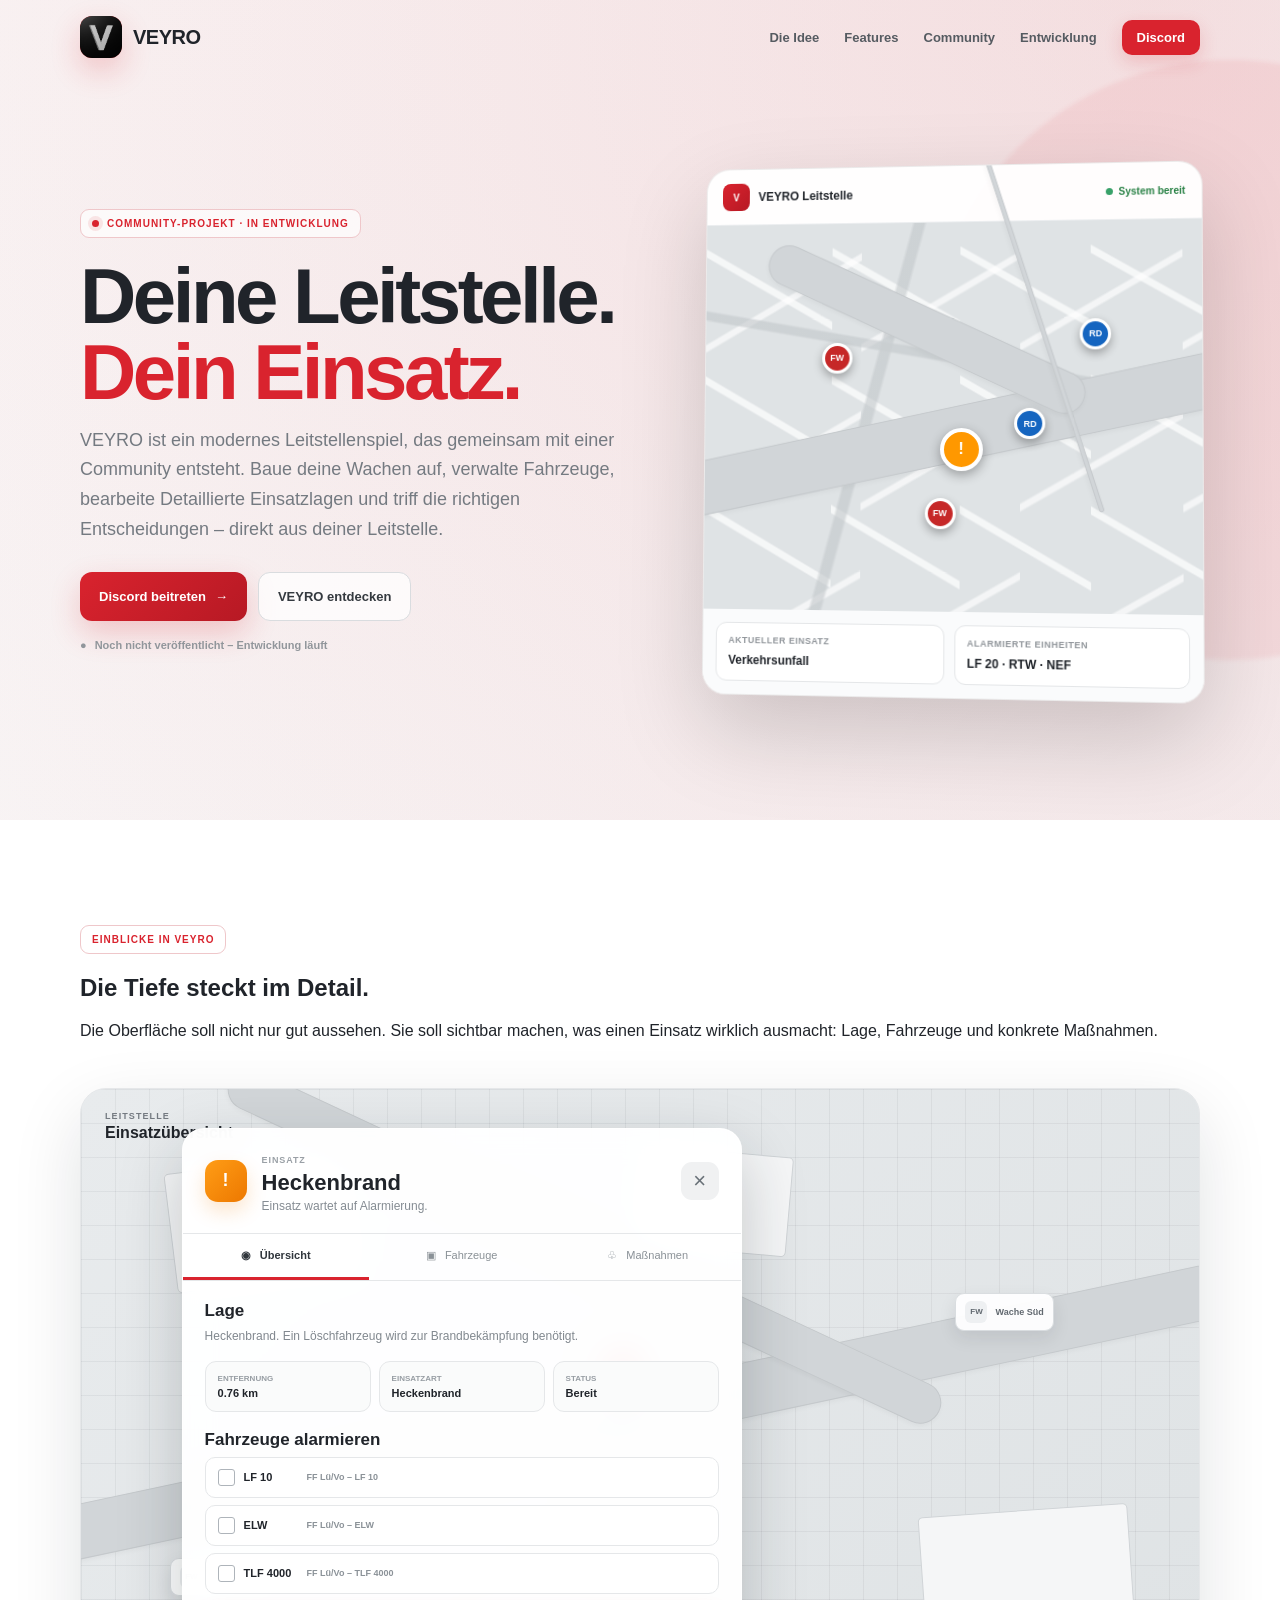
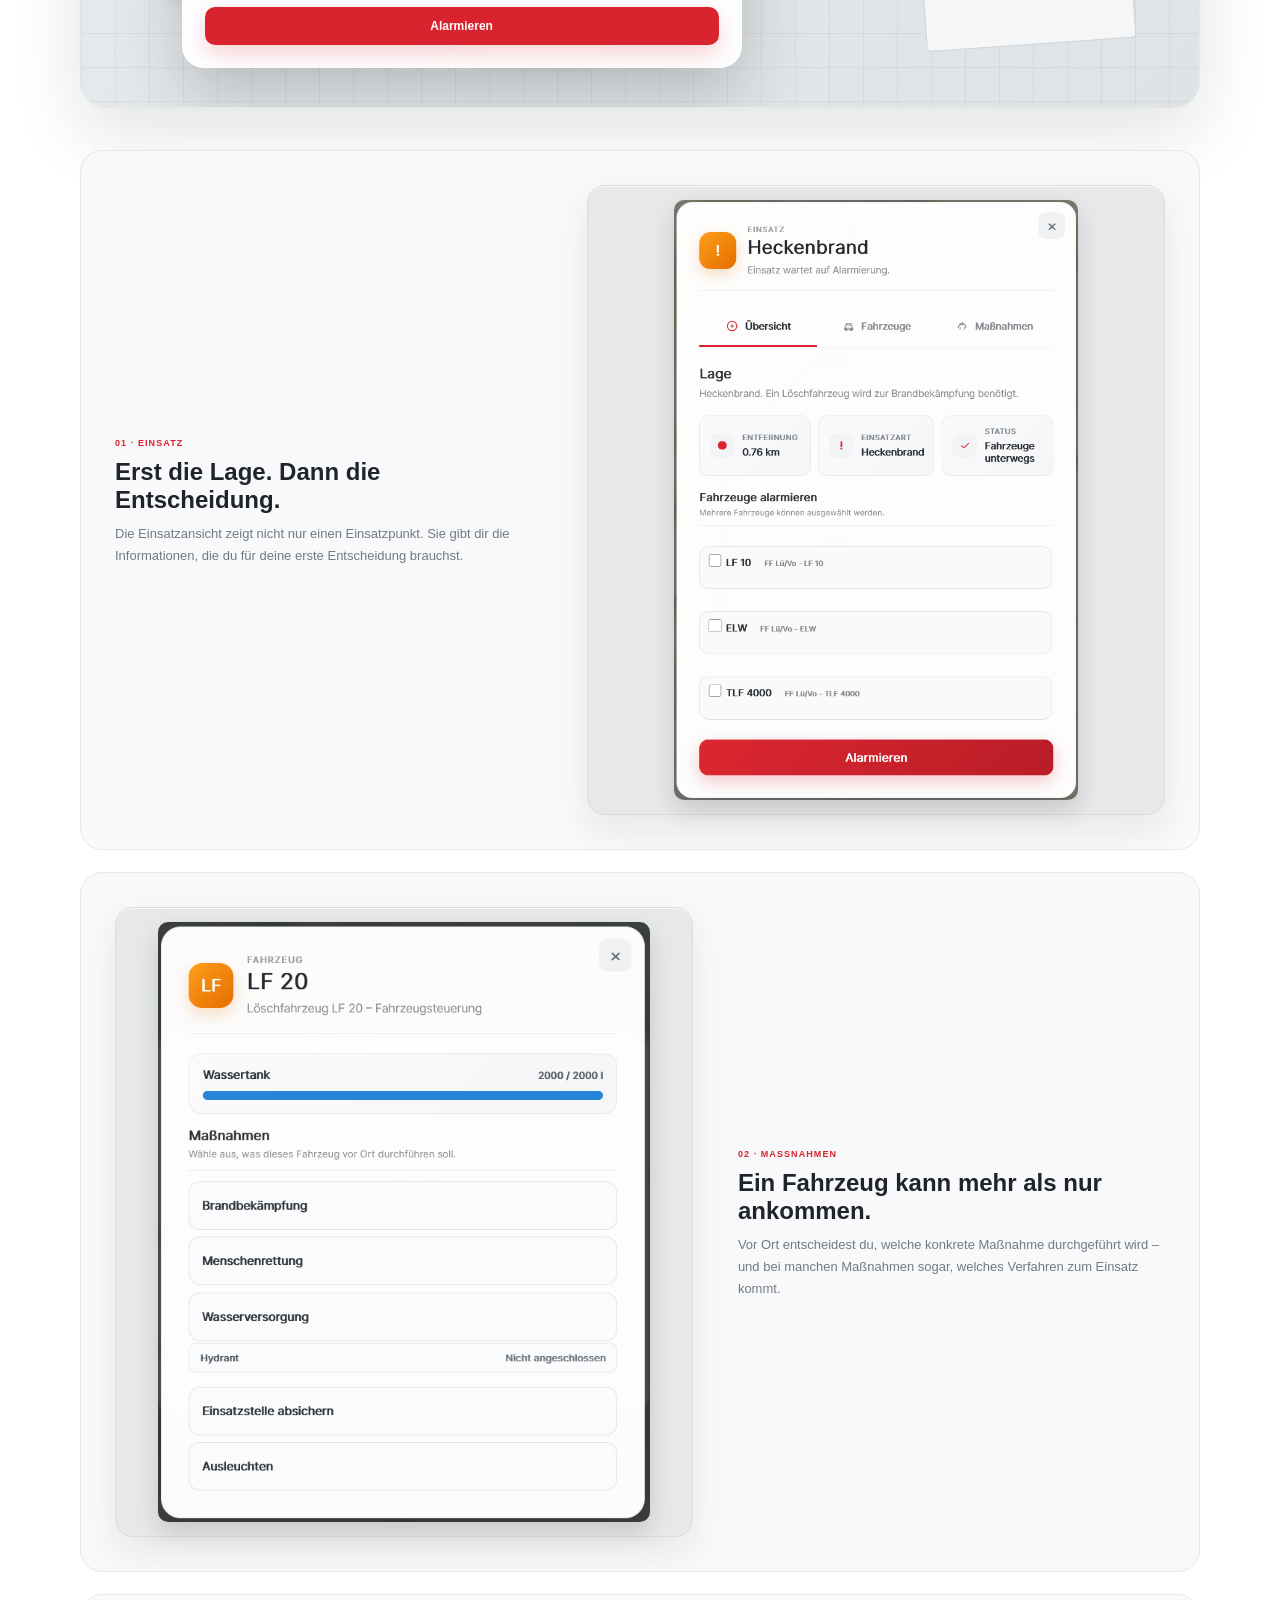
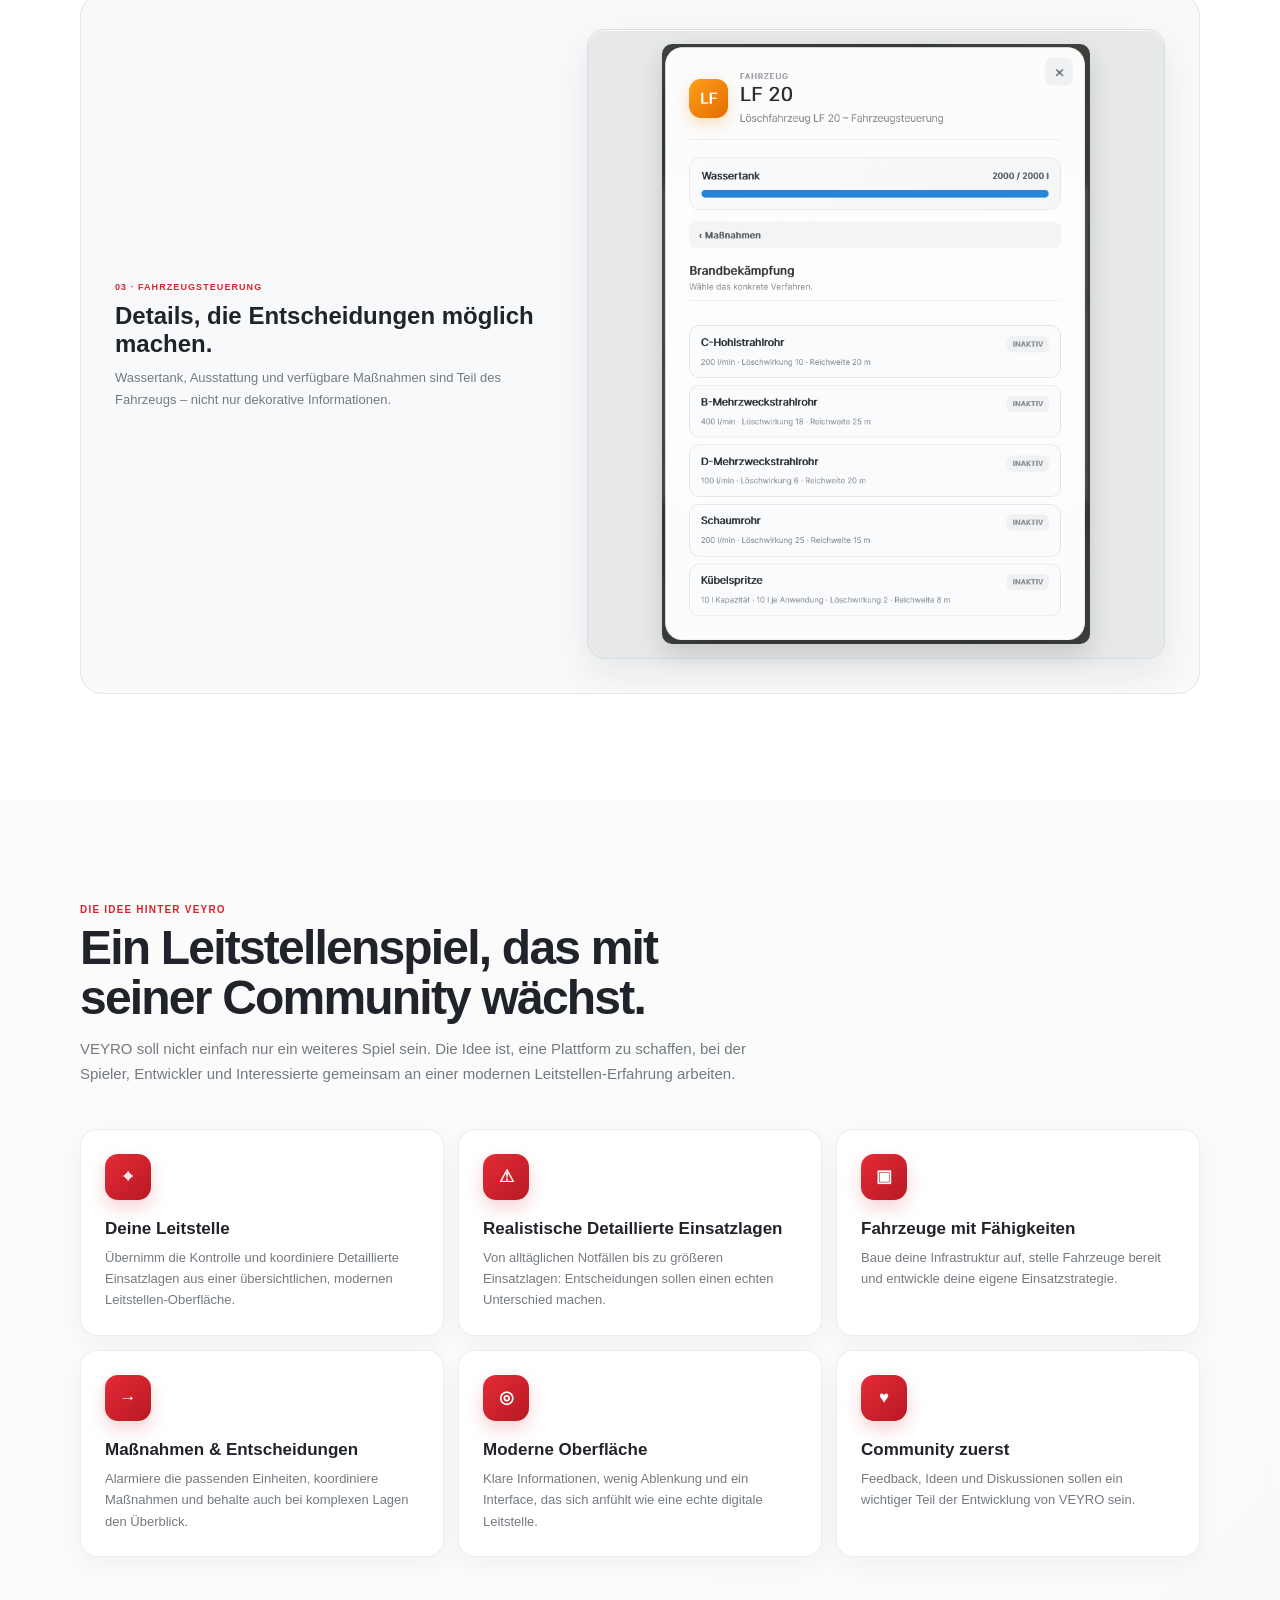
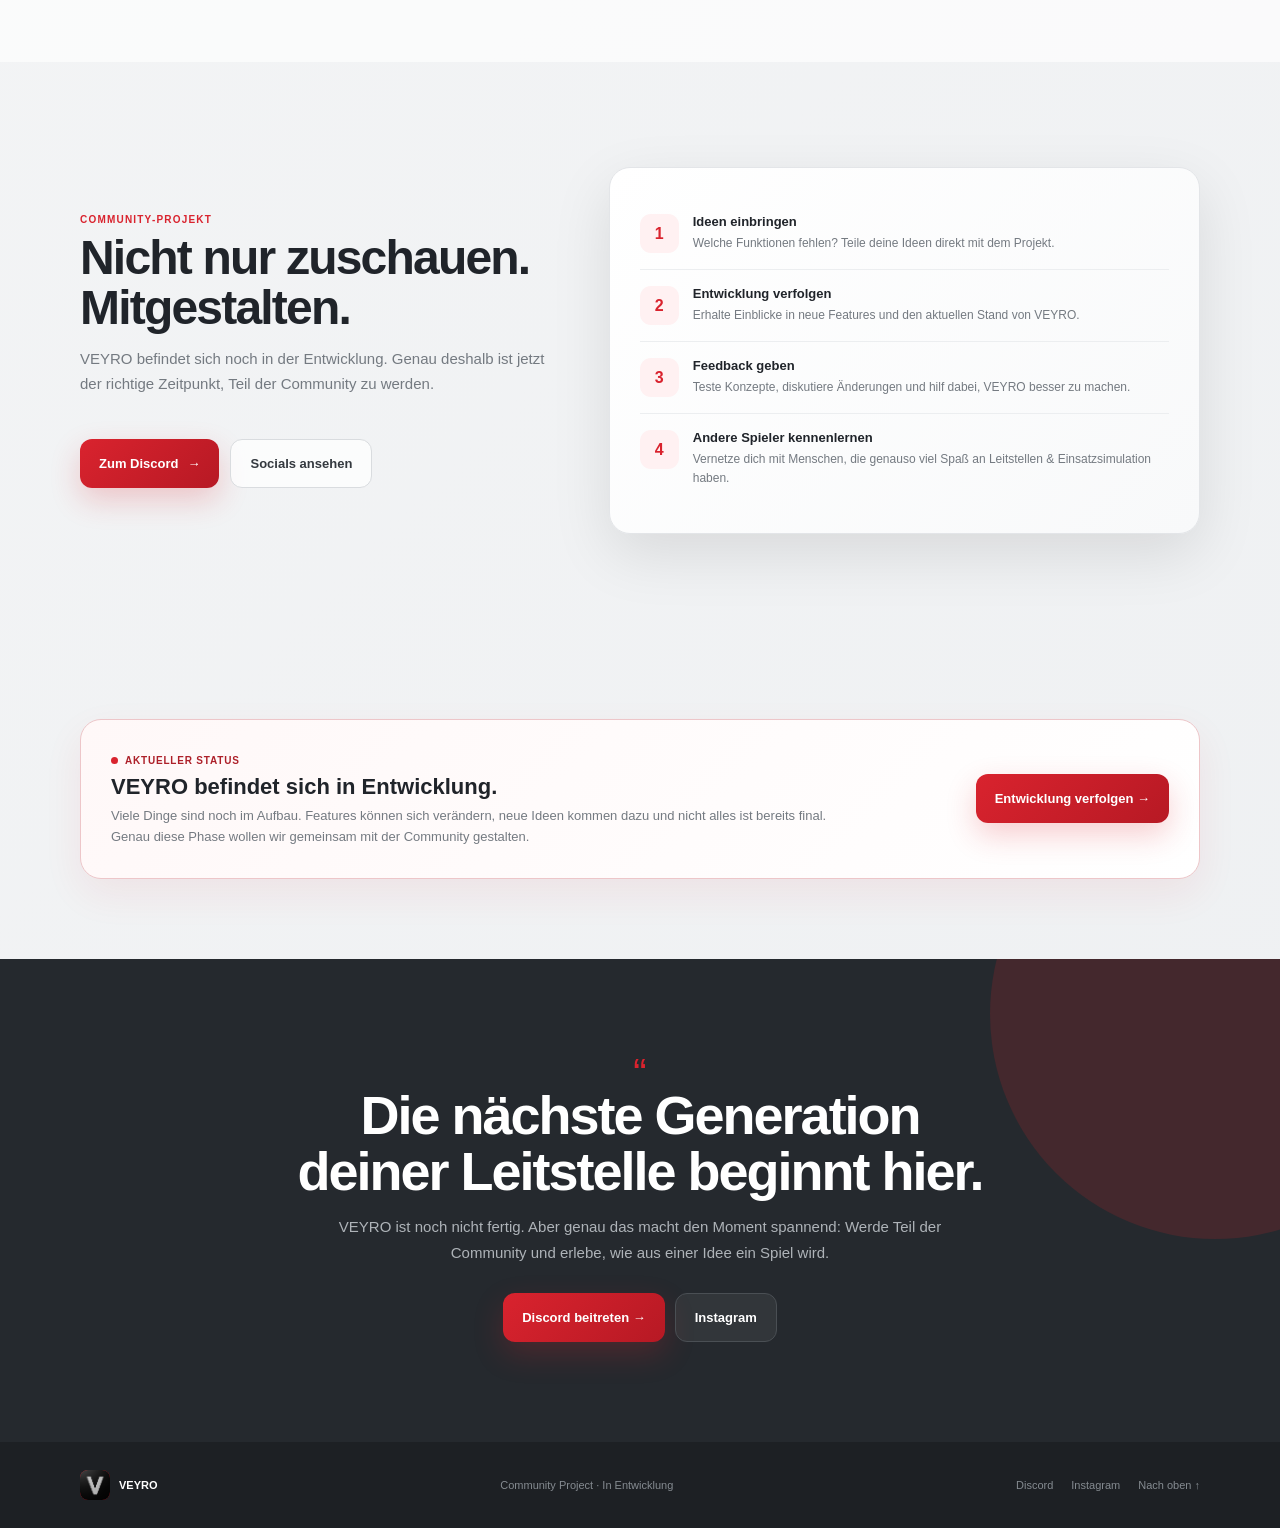
==== index.html @ 20013656 "Rename veyro_webseite.html to index.html" ====
<!DOCTYPE html>
<html lang="de">
<head>
    <meta charset="UTF-8">
    <meta name="viewport" content="width=device-width, initial-scale=1.0">
    <meta name="description" content="VEYRO – ein Community-Projekt rund um ein modernes Leitstellenspiel. Noch in Entwicklung. Werde Teil der Community.">
    <meta name="theme-color" content="#d9232e">
    <title>VEYRO – Dein Einsatz. Deine Leitstelle.</title>

    <style>
        * { box-sizing: border-box; }

        :root {
            --red: #d9232e;
            --red-dark: #b71924;
            --red-light: #fff1f2;
            --text: #20242a;
            --muted: #747a81;
            --border: #e5e7e9;
            --surface: rgba(255,255,255,.92);
            --surface-solid: #fff;
            --bg: #f3f4f6;
            --shadow: 0 20px 60px rgba(0,0,0,.10);
            --shadow-red: 0 12px 30px rgba(217,35,46,.22);
        }

        html { scroll-behavior: smooth; }

        body {
            margin: 0;
            font-family: Inter, Arial, Helvetica, sans-serif;
            color: var(--text);
            background:
                radial-gradient(circle at 90% 0%, rgba(211,31,43,.12), transparent 28%),
                linear-gradient(135deg, #fafafa, #eef0f2);
            overflow-x: hidden;
        }

        a { color: inherit; text-decoration: none; }
        button { font: inherit; }

        .container {
            width: min(1120px, calc(100% - 40px));
            margin: 0 auto;
        }

        /* NAVIGATION */
        .navbar {
            position: fixed;
            top: 0;
            left: 0;
            right: 0;
            z-index: 1000;
            padding: 16px 0;
            transition: .25s ease;
        }

        .navbar.scrolled {
            padding: 10px 0;
            background: rgba(255,255,255,.84);
            border-bottom: 1px solid rgba(0,0,0,.06);
            backdrop-filter: blur(16px);
            box-shadow: 0 8px 30px rgba(0,0,0,.06);
        }

        .nav-inner {
            display: flex;
            align-items: center;
            justify-content: space-between;
            gap: 20px;
        }

        .brand {
            display: inline-flex;
            align-items: center;
            gap: 11px;
            font-weight: 900;
            letter-spacing: -.5px;
        }

        .brand-logo {
            width: 42px;
            height: 42px;
            border-radius: 12px;
            object-fit: contain;
            background: linear-gradient(135deg, var(--red), var(--red-dark));
            box-shadow: var(--shadow-red);
        }

        .brand-fallback {
            display: grid;
            place-items: center;
            color: white;
            font-size: 15px;
            font-weight: 900;
        }

        .brand-name { font-size: 20px; }

        .nav-links {
            display: flex;
            align-items: center;
            gap: 25px;
            color: #555b61;
            font-size: 13px;
            font-weight: 750;
        }

        .nav-links a { transition: color .15s ease; }
        .nav-links a:hover { color: var(--red); }

        .nav-discord {
            padding: 10px 15px;
            border-radius: 10px;
            background: var(--red);
            color: white !important;
            box-shadow: 0 7px 18px rgba(217,35,46,.18);
        }

        .nav-toggle {
            display: none;
            border: 0;
            background: #fff;
            border-radius: 10px;
            width: 42px;
            height: 42px;
            cursor: pointer;
            box-shadow: 0 5px 18px rgba(0,0,0,.08);
        }

        /* HERO */
        .hero {
            position: relative;
            min-height: 820px;
            display: flex;
            align-items: center;
            padding: 130px 0 90px;
            overflow: hidden;
        }

        .hero::before {
            content: "";
            position: absolute;
            width: 600px;
            height: 600px;
            right: -250px;
            top: 60px;
            border-radius: 50%;
            background: rgba(217,35,46,.07);
            filter: blur(2px);
        }

        .hero-grid {
            position: relative;
            z-index: 2;
            display: grid;
            grid-template-columns: 1.05fr .95fr;
            align-items: center;
            gap: 65px;
        }

        .eyebrow {
            display: inline-flex;
            align-items: center;
            gap: 8px;
            padding: 8px 11px;
            border: 1px solid #efc7ca;
            border-radius: 9px;
            background: rgba(255,255,255,.7);
            color: var(--red);
            font-size: 10px;
            font-weight: 850;
            letter-spacing: 1px;
            text-transform: uppercase;
        }

        .eyebrow-dot {
            width: 7px;
            height: 7px;
            border-radius: 50%;
            background: var(--red);
            box-shadow: 0 0 0 4px rgba(217,35,46,.10);
        }

        .hero h1 {
            margin: 20px 0 15px;
            max-width: 680px;
            font-size: clamp(48px, 7vw, 78px);
            line-height: .98;
            letter-spacing: -3.5px;
            font-weight: 900;
        }

        .hero h1 span { color: var(--red); }

        .hero-text {
            max-width: 610px;
            margin: 0 0 28px;
            color: var(--muted);
            font-size: 18px;
            line-height: 1.65;
        }

        .hero-actions {
            display: flex;
            flex-wrap: wrap;
            gap: 11px;
        }

        .primary-button,
        .secondary-button {
            display: inline-flex;
            align-items: center;
            justify-content: center;
            gap: 9px;
            min-height: 49px;
            padding: 13px 19px;
            border-radius: 12px;
            font-size: 13px;
            font-weight: 850;
            cursor: pointer;
            transition: transform .15s ease, box-shadow .15s ease, background .15s ease;
        }

        .primary-button {
            border: 0;
            background: linear-gradient(135deg, var(--red), var(--red-dark));
            color: white;
            box-shadow: var(--shadow-red);
        }

        .primary-button:hover {
            transform: translateY(-2px);
            box-shadow: 0 16px 32px rgba(217,35,46,.27);
        }

        .secondary-button {
            border: 1px solid #d9dcdf;
            background: rgba(255,255,255,.75);
            color: #34393f;
        }

        .secondary-button:hover {
            transform: translateY(-2px);
            background: white;
        }

        .hero-note {
            display: flex;
            align-items: center;
            gap: 8px;
            margin-top: 18px;
            color: #91969b;
            font-size: 11px;
            font-weight: 650;
        }

        /* HERO MOCKUP */
        .dashboard-wrap {
            position: relative;
            perspective: 1200px;
        }

        .dashboard {
            position: relative;
            overflow: hidden;
            border: 1px solid rgba(0,0,0,.08);
            border-radius: 24px;
            background: rgba(255,255,255,.94);
            box-shadow: 0 35px 90px rgba(0,0,0,.17);
            transform: rotateY(-5deg) rotateX(2deg);
            transition: transform .5s ease;
        }

        .dashboard:hover { transform: rotateY(0) rotateX(0); }

        .dashboard-top {
            display: flex;
            align-items: center;
            justify-content: space-between;
            padding: 14px 16px;
            border-bottom: 1px solid #eceef0;
        }

        .dashboard-title {
            display: flex;
            align-items: center;
            gap: 9px;
            font-size: 12px;
            font-weight: 850;
        }

        .mini-icon {
            display: grid;
            place-items: center;
            width: 28px;
            height: 28px;
            border-radius: 8px;
            background: linear-gradient(135deg, var(--red), var(--red-dark));
            color: white;
            font-size: 10px;
            font-weight: 900;
        }

        .online {
            display: inline-flex;
            align-items: center;
            gap: 6px;
            color: #288044;
            font-size: 10px;
            font-weight: 800;
        }

        .online i {
            width: 7px;
            height: 7px;
            border-radius: 50%;
            background: #38a169;
        }

        .map {
            position: relative;
            height: 390px;
            background:
                linear-gradient(30deg, transparent 47%, rgba(255,255,255,.7) 48%, rgba(255,255,255,.7) 51%, transparent 52%),
                linear-gradient(150deg, transparent 48%, rgba(255,255,255,.65) 49%, rgba(255,255,255,.65) 51%, transparent 52%),
                #dfe3e5;
            background-size: 130px 130px, 160px 160px, auto;
        }

        .map::after {
            content: "";
            position: absolute;
            inset: 0;
            background:
                linear-gradient(105deg, transparent 35%, rgba(194,199,202,.8) 35.5%, rgba(194,199,202,.8) 37%, transparent 37.5%),
                linear-gradient(10deg, transparent 61%, rgba(194,199,202,.8) 61.5%, rgba(194,199,202,.8) 63%, transparent 63.5%);
            opacity: .75;
        }

        .map-road {
            position: absolute;
            z-index: 2;
            height: 5px;
            border-radius: 99px;
            background: rgba(255,255,255,.85);
            box-shadow: 0 1px 2px rgba(0,0,0,.08);
            transform: rotate(-24deg);
        }

        .road-1 { width: 125%; left: -15%; top: 45%; }
        .road-2 { width: 100%; left: 10%; top: 63%; transform: rotate(18deg); }
        .road-3 { width: 80%; left: 28%; top: 25%; transform: rotate(72deg); }

        .map-marker {
            position: absolute;
            z-index: 5;
            display: grid;
            place-items: center;
            width: 31px;
            height: 31px;
            border: 3px solid white;
            border-radius: 50%;
            color: white;
            font-size: 9px;
            font-weight: 900;
            box-shadow: 0 4px 10px rgba(0,0,0,.3);
        }

        .fire { background: #c62828; }
        .rescue { background: #1565c0; }

        .m1 { left: 24%; top: 31%; }
        .m2 { left: 63%; top: 48%; }
        .m3 { left: 45%; top: 71%; }
        .m4 { left: 76%; top: 25%; }

        .incident {
            position: absolute;
            z-index: 6;
            left: 48%;
            top: 53%;
            display: grid;
            place-items: center;
            width: 43px;
            height: 43px;
            border: 4px solid white;
            border-radius: 50%;
            background: #ff9800;
            color: white;
            font-weight: 900;
            box-shadow: 0 4px 12px rgba(0,0,0,.32);
            animation: pulse 1.8s infinite;
        }

        @keyframes pulse {
            0%,100% { box-shadow: 0 4px 12px rgba(0,0,0,.32), 0 0 0 0 rgba(255,152,0,.28); }
            50% { box-shadow: 0 4px 12px rgba(0,0,0,.32), 0 0 0 11px rgba(255,152,0,0); }
        }

        .dashboard-bottom {
            display: grid;
            grid-template-columns: 1fr 1fr;
            gap: 10px;
            padding: 13px;
            background: #fafbfc;
        }

        .dash-card {
            padding: 12px;
            border: 1px solid #e4e6e8;
            border-radius: 11px;
            background: white;
        }

        .dash-card small {
            display: block;
            margin-bottom: 5px;
            color: #91969b;
            font-size: 9px;
            font-weight: 800;
            text-transform: uppercase;
            letter-spacing: .5px;
        }

        .dash-card strong { font-size: 12px; }

        /* SECTIONS */
        section { padding: 105px 0; }

        .section-header {
            max-width: 680px;
            margin-bottom: 42px;
        }

        .section-kicker {
            display: block;
            margin-bottom: 8px;
            color: var(--red);
            font-size: 10px;
            font-weight: 850;
            letter-spacing: 1.2px;
            text-transform: uppercase;
        }

        .section-header h2 {
            margin: 0 0 12px;
            font-size: clamp(32px, 5vw, 48px);
            line-height: 1.05;
            letter-spacing: -1.8px;
        }

        .section-header p {
            margin: 0;
            color: var(--muted);
            font-size: 15px;
            line-height: 1.7;
        }

        .white-section { background: rgba(255,255,255,.66); }

        /* FEATURES */
        .feature-grid {
            display: grid;
            grid-template-columns: repeat(3, 1fr);
            gap: 14px;
        }

        .feature-card {
            position: relative;
            padding: 24px;
            border: 1px solid rgba(0,0,0,.07);
            border-radius: 17px;
            background: rgba(255,255,255,.88);
            box-shadow: 0 8px 25px rgba(0,0,0,.045);
            transition: transform .2s ease, box-shadow .2s ease;
        }

        .feature-card:hover {
            transform: translateY(-5px);
            box-shadow: 0 18px 38px rgba(0,0,0,.09);
        }

        .feature-icon {
            display: grid;
            place-items: center;
            width: 46px;
            height: 46px;
            margin-bottom: 19px;
            border-radius: 13px;
            background: linear-gradient(135deg, #e52b36, #b71924);
            color: white;
            font-size: 17px;
            font-weight: 900;
            box-shadow: 0 8px 18px rgba(217,35,46,.2);
        }

        .feature-card h3 {
            margin: 0 0 8px;
            font-size: 17px;
        }

        .feature-card p {
            margin: 0;
            color: var(--muted);
            font-size: 13px;
            line-height: 1.65;
        }

        /* COMMUNITY */
        .community-grid {
            display: grid;
            grid-template-columns: .9fr 1.1fr;
            gap: 45px;
            align-items: center;
        }

        .community-panel {
            padding: 30px;
            border: 1px solid #e3e5e8;
            border-radius: 21px;
            background: linear-gradient(135deg, #fff, #f8f9fa);
            box-shadow: var(--shadow);
        }

        .community-row {
            display: flex;
            gap: 14px;
            padding: 16px 0;
            border-bottom: 1px solid #eceef0;
        }

        .community-row:last-child { border-bottom: 0; }

        .community-row-icon {
            display: grid;
            place-items: center;
            flex: 0 0 39px;
            width: 39px;
            height: 39px;
            border-radius: 11px;
            background: var(--red-light);
            color: var(--red);
            font-weight: 900;
        }

        .community-row strong {
            display: block;
            margin-bottom: 4px;
            font-size: 13px;
        }

        .community-row span {
            color: var(--muted);
            font-size: 12px;
            line-height: 1.5;
        }

        .quote {
            position: relative;
            padding: 30px;
            border-radius: 21px;
            background: #25292e;
            color: white;
            overflow: hidden;
        }

        .quote::after {
            content: "VEYRO";
            position: absolute;
            right: -10px;
            bottom: -40px;
            color: rgba(255,255,255,.035);
            font-size: 105px;
            font-weight: 900;
            letter-spacing: -7px;
        }

        .quote-mark {
            color: var(--red);
            font-size: 40px;
            line-height: .7;
        }

        .quote p {
            position: relative;
            z-index: 2;
            margin: 15px 0 22px;
            max-width: 520px;
            font-size: 21px;
            line-height: 1.45;
            font-weight: 750;
            letter-spacing: -.4px;
        }

        .quote small {
            position: relative;
            z-index: 2;
            color: #aeb3b8;
            font-size: 11px;
        }

        /* STATUS */
        .status-section {
            padding-top: 80px;
            padding-bottom: 80px;
        }

        .status-card {
            display: grid;
            grid-template-columns: 1fr auto;
            align-items: center;
            gap: 30px;
            padding: 30px;
            border: 1px solid #edc6c9;
            border-radius: 21px;
            background: linear-gradient(135deg, #fff8f8, #fff);
            box-shadow: 0 15px 40px rgba(217,35,46,.07);
        }

        .status-label {
            display: inline-flex;
            align-items: center;
            gap: 7px;
            margin-bottom: 8px;
            color: #ad2029;
            font-size: 10px;
            font-weight: 850;
            text-transform: uppercase;
            letter-spacing: .8px;
        }

        .status-label::before {
            content: "";
            width: 7px;
            height: 7px;
            border-radius: 50%;
            background: var(--red);
        }

        .status-card h3 {
            margin: 0 0 6px;
            font-size: 22px;
        }

        .status-card p {
            margin: 0;
            max-width: 720px;
            color: var(--muted);
            font-size: 13px;
            line-height: 1.6;
        }

        /* CTA */
        .cta {
            position: relative;
            padding: 100px 0;
            background: #25292e;
            color: white;
            overflow: hidden;
        }

        .cta::before {
            content: "";
            position: absolute;
            width: 450px;
            height: 450px;
            right: -160px;
            top: -170px;
            border-radius: 50%;
            background: rgba(217,35,46,.17);
        }

        .cta-inner {
            position: relative;
            z-index: 2;
            text-align: center;
        }

        .cta h2 {
            margin: 0 auto 14px;
            max-width: 720px;
            font-size: clamp(34px, 5vw, 54px);
            letter-spacing: -2px;
            line-height: 1.05;
        }

        .cta p {
            max-width: 620px;
            margin: 0 auto 28px;
            color: #aeb3b8;
            font-size: 15px;
            line-height: 1.7;
        }

        .cta-actions {
            display: flex;
            justify-content: center;
            flex-wrap: wrap;
            gap: 10px;
        }

        .cta .secondary-button {
            border-color: #4a4f54;
            background: rgba(255,255,255,.06);
            color: white;
        }

        /* FOOTER */
        footer {
            padding: 28px 0;
            background: #1d2024;
            color: #858b91;
            font-size: 11px;
        }

        .footer-inner {
            display: flex;
            justify-content: space-between;
            align-items: center;
            gap: 20px;
        }

        .footer-brand {
            display: flex;
            align-items: center;
            gap: 9px;
            color: white;
            font-weight: 850;
        }

        .footer-brand .brand-logo {
            width: 30px;
            height: 30px;
            border-radius: 8px;
            box-shadow: none;
        }

        .footer-links {
            display: flex;
            gap: 18px;
        }

        .footer-links a:hover { color: white; }

        /* SCROLL REVEAL */
        .reveal {
            opacity: 0;
            transform: translateY(25px);
            transition: opacity .65s ease, transform .65s ease;
        }

        .reveal.visible {
            opacity: 1;
            transform: translateY(0);
        }

        /* RESPONSIVE */
        @media (max-width: 900px) {
            .hero-grid,
            .community-grid {
                grid-template-columns: 1fr;
            }

            .hero {
                min-height: auto;
                padding-top: 130px;
            }

            .dashboard-wrap {
                max-width: 650px;
                width: 100%;
                margin: 10px auto 0;
            }

            .feature-grid {
                grid-template-columns: repeat(2, 1fr);
            }
        }

        @media (max-width: 680px) {
            .container { width: min(100% - 30px, 1120px); }

            .nav-links {
                position: absolute;
                top: 62px;
                left: 15px;
                right: 15px;
                display: none;
                flex-direction: column;
                align-items: stretch;
                gap: 4px;
                padding: 10px;
                border: 1px solid #e5e7e9;
                border-radius: 14px;
                background: rgba(255,255,255,.96);
                box-shadow: 0 15px 35px rgba(0,0,0,.12);
                backdrop-filter: blur(15px);
            }

            .nav-links.open { display: flex; }
            .nav-links a { padding: 12px; border-radius: 9px; }
            .nav-links a:hover { background: #f6f7f8; }
            .nav-discord { text-align: center; }

            .nav-toggle {
                display: grid;
                place-items: center;
                font-size: 19px;
            }

            .hero {
                padding: 110px 0 65px;
            }

            .hero h1 {
                font-size: clamp(43px, 14vw, 64px);
                letter-spacing: -2.7px;
            }

            .hero-text { font-size: 15px; }

            .hero-actions > * {
                width: 100%;
            }

            .dashboard {
                transform: none;
                border-radius: 18px;
            }

            .map { height: 300px; }

            section { padding: 75px 0; }

            .feature-grid {
                grid-template-columns: 1fr;
            }

            .community-grid { gap: 20px; }

            .status-card {
                grid-template-columns: 1fr;
                padding: 23px;
            }

            .status-card .primary-button { width: 100%; }

            .footer-inner {
                flex-direction: column;
                align-items: flex-start;
            }

            .footer-links { flex-wrap: wrap; }
        }

        @media (prefers-reduced-motion: reduce) {
            html { scroll-behavior: auto; }
            *, *::before, *::after {
                animation-duration: .01ms !important;
                transition-duration: .01ms !important;
            }
        }
    
/* --- VEYRO depth-focused incident preview --- */
.hero h1 span { color: var(--red); }
.incident-preview {
  background: rgba(255,255,255,.94);
  border: 1px solid var(--border);
  border-radius: 24px;
  box-shadow: 0 24px 70px rgba(24,30,38,.12);
  overflow: hidden;
}
.incident-top {
  padding: 22px 24px;
  display:flex;
  align-items:flex-start;
  justify-content:space-between;
  gap:20px;
  border-bottom:1px solid var(--border);
}
.incident-top h3 { margin:6px 0 5px; font-size:18px; }
.incident-top p { margin:0; color:var(--muted); font-size:13px; }
.incident-status {
  padding:7px 10px;
  border-radius:999px;
  background:#fff0f1;
  color:var(--red);
  font-size:10px;
  font-weight:800;
  letter-spacing:.08em;
  white-space:nowrap;
}
.incident-layout { display:grid; grid-template-columns:1.05fr .95fr; min-height:370px; }
.incident-scene {
  position:relative;
  overflow:hidden;
  background:#e9ecef;
  min-height:370px;
}
.scene-grid {
  position:absolute; inset:0;
  background-image:linear-gradient(rgba(32,36,42,.045) 1px,transparent 1px),
                    linear-gradient(90deg,rgba(32,36,42,.045) 1px,transparent 1px);
  background-size:30px 30px;
}
.street-line {
  position:absolute; left:-8%; right:-8%; top:52%;
  height:42px; transform:rotate(-12deg);
  background:#d5d8db;
  border-top:1px solid #c8ccd0; border-bottom:1px solid #c8ccd0;
}
.building {
  position:absolute; background:#f8f9fa; border:1px solid #c7cbd0;
  box-shadow:0 12px 24px rgba(20,25,30,.08);
  border-radius:6px; width:125px; height:92px;
  display:flex; align-items:flex-end; justify-content:space-between;
  padding:10px; color:#7a8087; font-size:9px; font-weight:800;
}
.building-a { left:28%; top:24%; transform:rotate(-5deg); }
.building-b { left:56%; top:53%; width:100px; height:70px; transform:rotate(8deg); }
.building-a b {
  width:20px; height:20px; border-radius:50%; background:var(--red); color:white;
  display:grid; place-items:center; font-size:12px;
  box-shadow:0 0 0 8px rgba(217,35,46,.12);
}
.scene-point { position:absolute; width:12px; height:12px; border-radius:50%; box-shadow:0 0 0 6px rgba(255,255,255,.7); }
.point-red { left:42%; top:39%; background:var(--red); }
.point-blue { left:67%; top:64%; background:#3b82f6; }
.scene-label {
  position:absolute; font-size:9px; font-weight:800; letter-spacing:.08em;
  background:rgba(255,255,255,.9); border:1px solid var(--border);
  padding:6px 8px; border-radius:6px; box-shadow:0 5px 15px rgba(0,0,0,.07);
}
.label-fire { left:47%; top:30%; color:var(--red); }
.label-access { left:70%; top:69%; color:#4b5563; }
.incident-actions { padding:20px; background:#fbfbfc; }
.action-head { display:flex; justify-content:space-between; margin-bottom:10px; font-weight:800; }
.action-head small { color:var(--muted); font-weight:700; }
.action {
  display:grid; grid-template-columns:32px 1fr auto; gap:10px; align-items:center;
  padding:11px 10px; border:1px solid var(--border); border-radius:12px;
  background:#fff; margin-top:8px; transition:.2s ease;
}
.action:hover { transform:translateY(-1px); box-shadow:0 8px 18px rgba(20,25,30,.06); }
.action-icon { width:30px; height:30px; display:grid; place-items:center; border-radius:8px; background:#f0f1f3; font-size:9px; font-weight:900; color:#697078; }
.action strong { display:block; font-size:12px; }
.action small { display:block; margin-top:3px; color:var(--muted); font-size:10px; }
.action i { font-style:normal; font-size:9px; font-weight:800; color:#7b8289; }
.action.active .action-icon { background:#fff0f1; color:var(--red); }
.action.active i { color:var(--red); }
.detail-note {
  display:flex; gap:9px; margin-top:12px; padding:11px; border-radius:10px;
  background:#f4f5f6; border:1px solid var(--border);
}
.detail-note span { width:20px; height:20px; border-radius:50%; background:var(--red); color:#fff; display:grid; place-items:center; font-weight:900; font-size:11px; flex:none; }
.detail-note p { margin:0; font-size:10px; line-height:1.5; color:var(--muted); }
.detail-note strong { color:var(--text); }

.depth-section { background:#f7f8f9; }
.depth-grid { display:grid; grid-template-columns:repeat(2,1fr); gap:16px; margin-top:42px; }
.depth-card {
  position:relative; padding:28px; background:#fff; border:1px solid var(--border);
  border-radius:18px; box-shadow:0 10px 30px rgba(20,25,30,.05);
}
.depth-main { grid-column:span 2; display:grid; grid-template-columns:70px 1fr; gap:10px 20px; }
.depth-number { color:var(--red); font-size:11px; font-weight:900; letter-spacing:.1em; }
.depth-card h3 { margin:0 0 10px; font-size:20px; }
.depth-card p { color:var(--muted); line-height:1.7; margin:0; }
.capability-list { grid-column:2; display:flex; flex-wrap:wrap; gap:7px; margin-top:6px; }
.capability-list span { background:#f1f2f4; border:1px solid #e1e3e6; border-radius:999px; padding:7px 10px; font-size:10px; font-weight:800; color:#555c63; }

@media (max-width: 760px) {
  .incident-layout { grid-template-columns:1fr; }
  .incident-scene { min-height:270px; }
  .depth-grid { grid-template-columns:1fr; }
  .depth-main { grid-column:auto; display:block; }
  .depth-main .depth-number { display:block; margin-bottom:12px; }
  .capability-list { margin-top:20px; }
}


/* --- Product / UI showcase --- */
.product-showcase { background:#fff; }
.control-preview {
  position:relative;
  min-height:620px;
  margin-top:48px;
  border:1px solid var(--border);
  border-radius:26px;
  overflow:hidden;
  background:#e9ecef;
  box-shadow:0 25px 70px rgba(20,25,30,.12);
}
.control-map {
  position:absolute; inset:0;
  overflow:hidden;
  background:linear-gradient(135deg,#e8ebed,#dfe3e5);
}
.map-grid {
  position:absolute; inset:0;
  background-image:linear-gradient(rgba(32,36,42,.055) 1px,transparent 1px),
                    linear-gradient(90deg,rgba(32,36,42,.055) 1px,transparent 1px);
  background-size:34px 34px;
}
.map-road {
  position:absolute; background:#d1d5d8; border:1px solid #c5c9cc;
  box-shadow:0 2px 5px rgba(0,0,0,.04);
}
.road-1 { width:120%; height:55px; left:-10%; top:48%; transform:rotate(-12deg); }
.road-2 { width:70%; height:42px; right:-5%; top:22%; transform:rotate(25deg); }
.map-block { position:absolute; background:#f5f6f7; border:1px solid #d0d4d7; border-radius:5px; }
.block-1 { width:180px;height:120px;left:8%;top:12%;transform:rotate(-7deg); }
.block-2 { width:150px;height:100px;left:50%;top:10%;transform:rotate(5deg); }
.block-3 { width:210px;height:135px;right:6%;bottom:10%;transform:rotate(-4deg); }
.station {
  position:absolute; z-index:2; display:flex; align-items:center; gap:8px;
  padding:7px 9px; background:rgba(255,255,255,.94); border:1px solid #d9dde0;
  border-radius:9px; box-shadow:0 7px 18px rgba(20,25,30,.09); font-size:9px; font-weight:800;
}
.station b { display:grid;place-items:center;width:22px;height:22px;border-radius:6px;background:#eef0f2;color:#626970;font-size:8px; }
.station span { color:#626970; }
.station-a { left:8%; bottom:18%; }
.station-b { right:13%; top:33%; }
.station-c { left:36%; bottom:8%; }
.map-incident {
  position:absolute; z-index:3; left:45%; top:42%; display:flex; flex-direction:column;
  align-items:center; gap:4px;
}
.map-incident span {
  display:grid; place-items:center; width:42px;height:42px;border-radius:50%;
  background:var(--red); color:#fff; font-size:18px; font-weight:900;
  box-shadow:0 0 0 10px rgba(217,35,46,.12),0 10px 25px rgba(217,35,46,.25);
}
.map-incident strong { background:#fff;padding:5px 7px;border-radius:6px;font-size:10px;box-shadow:0 5px 15px rgba(0,0,0,.08); }
.map-incident small { color:#70777d;font-size:9px;font-weight:800; }
.map-caption { position:absolute; top:22px; left:24px; z-index:2; display:flex;flex-direction:column; }
.map-caption span { font-size:9px;font-weight:900;letter-spacing:.12em;color:#747a81; }
.map-caption strong { margin-top:3px;font-size:16px; }

.control-window {
  position:absolute; z-index:5; width:min(560px,52%); left:9%; top:50%; transform:translateY(-50%);
  background:rgba(255,255,255,.96); border:1px solid rgba(255,255,255,.8); border-radius:22px;
  box-shadow:0 25px 65px rgba(25,30,35,.22); backdrop-filter:blur(15px);
}
.window-head { display:flex;align-items:center;gap:15px;padding:20px 22px;border-bottom:1px solid var(--border); }
.window-icon { flex:none;width:42px;height:42px;border-radius:13px;background:linear-gradient(135deg,#ff9d16,#ed7800);display:grid;place-items:center;color:#fff;font-weight:900;font-size:18px;box-shadow:0 9px 20px rgba(240,125,0,.2); }
.window-head span { color:#9aa0a6;font-size:9px;font-weight:900;letter-spacing:.1em; }
.window-head h3 { margin:3px 0 3px;font-size:22px; }
.window-head p { margin:0;color:#858c93;font-size:12px; }
.window-head button { margin-left:auto;border:0;background:#f0f1f2;color:#697178;width:38px;height:38px;border-radius:11px;font-size:22px; }
.window-tabs { display:grid;grid-template-columns:repeat(3,1fr);border-bottom:1px solid var(--border); }
.window-tabs > * { padding:15px 8px;text-align:center;font-size:11px;color:#8a9197; }
.window-tabs b { color:#30363c;border-bottom:3px solid var(--red); }
.window-body { padding:20px 22px 22px; }
.window-section-title { font-size:17px;font-weight:850; }
.window-section-title.compact { margin-top:18px; }
.window-body > p { margin:6px 0 16px;color:#81888f;font-size:12px;line-height:1.5; }
.mini-stats { display:grid;grid-template-columns:repeat(3,1fr);gap:8px; }
.mini-stats div { padding:12px;border:1px solid var(--border);border-radius:11px;background:#fafbfb; }
.mini-stats small { display:block;color:#979da3;font-size:8px;font-weight:900; }
.mini-stats strong { display:block;margin-top:4px;font-size:11px; }
.vehicle-row { display:grid;grid-template-columns:18px 55px 1fr;align-items:center;gap:8px;padding:11px 12px;border:1px solid var(--border);border-radius:10px;margin-top:7px;background:#fff; }
.vehicle-row i { width:17px;height:17px;border:1px solid #aeb4ba;border-radius:3px; }
.vehicle-row strong { font-size:11px; }
.vehicle-row small { color:#8b9298;font-size:9px;font-weight:700; }
.alarm-button { margin-top:13px;padding:12px;text-align:center;background:var(--red);color:#fff;border-radius:10px;font-size:12px;font-weight:850;box-shadow:0 9px 22px rgba(217,35,46,.2); }

.screenshot-grid { display:grid;gap:22px;margin-top:42px; }
.screen-card {
  display:grid;grid-template-columns:.85fr 1.15fr;align-items:center;gap:45px;
  padding:34px;border:1px solid var(--border);border-radius:22px;background:#f8f9fa;
  overflow:hidden;
}
.screen-card.reverse { grid-template-columns:1.15fr .85fr; }
.screen-card.reverse .screen-copy { order:2; }
.screen-copy span { color:var(--red);font-size:9px;font-weight:900;letter-spacing:.12em; }
.screen-copy h3 { margin:8px 0 10px;font-size:24px;line-height:1.15; }
.screen-copy p { margin:0;color:var(--muted);font-size:13px;line-height:1.7;max-width:430px; }
.screen-frame {
  min-height:410px;display:flex;align-items:center;justify-content:center;padding:14px;
  background:#e6e8ea;border:1px solid #d8dcdf;border-radius:18px;
  box-shadow:inset 0 1px rgba(255,255,255,.8),0 15px 35px rgba(20,25,30,.08);
}
.screen-frame img { display:block;max-width:100%;max-height:600px;width:auto;height:auto;border-radius:10px;box-shadow:0 10px 25px rgba(0,0,0,.14); }

@media (max-width: 900px) {
  .control-preview { min-height:760px; }
  .control-map { height:100%; }
  .control-window { width:min(600px,82%); left:9%; }
  .screen-card,.screen-card.reverse { grid-template-columns:1fr;gap:25px; }
  .screen-card.reverse .screen-copy { order:0; }
}
@media (max-width: 600px) {
  .control-preview { min-height:720px; }
  .control-window { width:92%;left:4%;top:53%; }
  .map-block { opacity:.55; }
  .station { transform:scale(.85); transform-origin:center; }
  .station-b { right:3%; }
  .station-c { left:12%; }
  .window-head { padding:16px; }
  .window-body { padding:16px; }
  .mini-stats { grid-template-columns:1fr; }
  .vehicle-row { grid-template-columns:18px 50px 1fr; }
  .screen-card { padding:20px; }
  .screen-frame { min-height:280px; }
}

</style>
</head>

<body>

    <!-- NAVIGATION -->
    <header class="navbar" id="navbar">
        <div class="container nav-inner">
            <a class="brand" href="#start" aria-label="VEYRO Startseite">
                <!-- Lege dein Logo als assets/veyro-logo.png ab -->
                <img class="brand-logo" src="assets/veyro-logo.png" alt="VEYRO Logo"
                     onerror="this.style.display='none';this.nextElementSibling.style.display='grid';">
                <span class="brand-logo brand-fallback" style="display:none;">V</span>
                <span class="brand-name">VEYRO</span>
            </a>

            <button class="nav-toggle" id="navToggle" aria-label="Menü öffnen" aria-expanded="false">☰</button>

            <nav class="nav-links" id="navLinks">
                <a href="#idee">Die Idee</a>
                <a href="#features">Features</a>
                <a href="#community">Community</a>
                <a href="#status">Entwicklung</a>
                <a class="nav-discord" href="https://discord.gg/DEIN-SERVER" target="_blank" rel="noopener">Discord</a>
            </nav>
        </div>
    </header>

    <main id="start">

        <!-- HERO -->
        <section class="hero">
            <div class="container hero-grid">
                <div class="reveal">
                    <div class="eyebrow">
                        <span class="eyebrow-dot"></span>
                        Community-Projekt · In Entwicklung
                    </div>

                    <h1>Deine Leitstelle.<br><span>Dein Einsatz.</span></h1>

                    <p class="hero-text">
                        VEYRO ist ein modernes Leitstellenspiel, das gemeinsam mit einer
                        Community entsteht. Baue deine Wachen auf, verwalte Fahrzeuge,
                        bearbeite Detaillierte Einsatzlagen und triff die richtigen Entscheidungen – direkt
                        aus deiner Leitstelle.
                    </p>

                    <div class="hero-actions">
                        <a class="primary-button" href="https://discord.gg/DEIN-SERVER" target="_blank" rel="noopener">
                            Discord beitreten <span>→</span>
                        </a>
                        <a class="secondary-button" href="#idee">
                            VEYRO entdecken
                        </a>
                    </div>

                    <div class="hero-note">
                        <span>●</span>
                        Noch nicht veröffentlicht – Entwicklung läuft
                    </div>
                </div>

                <!-- Visuelle Spielvorschau -->
                <div class="dashboard-wrap reveal">
                    <div class="dashboard">
                        <div class="dashboard-top">
                            <div class="dashboard-title">
                                <div class="mini-icon">V</div>
                                VEYRO Leitstelle
                            </div>
                            <div class="online"><i></i> System bereit</div>
                        </div>

                        <div class="map">
                            <div class="map-road road-1"></div>
                            <div class="map-road road-2"></div>
                            <div class="map-road road-3"></div>

                            <div class="map-marker fire m1">FW</div>
                            <div class="map-marker rescue m2">RD</div>
                            <div class="map-marker fire m3">FW</div>
                            <div class="map-marker rescue m4">RD</div>
                            <div class="incident">!</div>
                        </div>

                        <div class="dashboard-bottom">
                            <div class="dash-card">
                                <small>Aktueller Einsatz</small>
                                <strong>Verkehrsunfall</strong>
                            </div>
                            <div class="dash-card">
                                <small>Alarmierte Einheiten</small>
                                <strong>LF 20 · RTW · NEF</strong>
                            </div>
                        </div>
                    </div>
                </div>
            </div>
        </section>

<section class="product-showcase section" id="einblicke">
  <div class="container">
    <div class="section-heading reveal">
      <span class="eyebrow">EINBLICKE IN VEYRO</span>
      <h2>Die Tiefe steckt im Detail.</h2>
      <p>Die Oberfläche soll nicht nur gut aussehen. Sie soll sichtbar machen, was einen Einsatz wirklich ausmacht: Lage, Fahrzeuge und konkrete Maßnahmen.</p>
    </div>

    <div class="control-preview reveal">
      <div class="control-map">
        <div class="map-grid"></div>
        <div class="map-road road-1"></div>
        <div class="map-road road-2"></div>
        <div class="map-block block-1"></div>
        <div class="map-block block-2"></div>
        <div class="map-block block-3"></div>

        <div class="station station-a"><b>FW</b><span>Wache Nord</span></div>
        <div class="station station-b"><b>FW</b><span>Wache Süd</span></div>
        <div class="station station-c"><b>RW</b><span>Rettungswache</span></div>

        <div class="map-incident">
          <span>!</span>
          <strong>Heckenbrand</strong>
          <small>0.76 km</small>
        </div>

        <div class="map-caption">
          <span>LEITSTELLE</span>
          <strong>Einsatzübersicht</strong>
        </div>
      </div>

      <div class="control-window">
        <div class="window-head">
          <div class="window-icon">!</div>
          <div>
            <span>EINSATZ</span>
            <h3>Heckenbrand</h3>
            <p>Einsatz wartet auf Alarmierung.</p>
          </div>
          <button aria-label="Fenster schließen">×</button>
        </div>

        <div class="window-tabs">
          <b>◉ &nbsp; Übersicht</b>
          <span>▣ &nbsp; Fahrzeuge</span>
          <span>♧ &nbsp; Maßnahmen</span>
        </div>

        <div class="window-body">
          <div class="window-section-title">Lage</div>
          <p>Heckenbrand. Ein Löschfahrzeug wird zur Brandbekämpfung benötigt.</p>

          <div class="mini-stats">
            <div><small>ENTFERNUNG</small><strong>0.76 km</strong></div>
            <div><small>EINSATZART</small><strong>Heckenbrand</strong></div>
            <div><small>STATUS</small><strong>Bereit</strong></div>
          </div>

          <div class="window-section-title compact">Fahrzeuge alarmieren</div>
          <div class="vehicle-row"><i></i><strong>LF 10</strong><small>FF Lü/Vo – LF 10</small></div>
          <div class="vehicle-row"><i></i><strong>ELW</strong><small>FF Lü/Vo – ELW</small></div>
          <div class="vehicle-row"><i></i><strong>TLF 4000</strong><small>FF Lü/Vo – TLF 4000</small></div>
          <div class="alarm-button">Alarmieren</div>
        </div>
      </div>
    </div>

    <div class="screenshot-grid">
      <article class="screen-card reveal">
        <div class="screen-copy">
          <span>01 · EINSATZ</span>
          <h3>Erst die Lage. Dann die Entscheidung.</h3>
          <p>Die Einsatzansicht zeigt nicht nur einen Einsatzpunkt. Sie gibt dir die Informationen, die du für deine erste Entscheidung brauchst.</p>
        </div>
        <div class="screen-frame">
          <img src="assets/veyro-einsatz.png" alt="VEYRO Einsatzansicht mit Heckenbrand und Fahrzeugauswahl" loading="lazy">
        </div>
      </article>

      <article class="screen-card reverse reveal">
        <div class="screen-copy">
          <span>02 · MASSNAHMEN</span>
          <h3>Ein Fahrzeug kann mehr als nur ankommen.</h3>
          <p>Vor Ort entscheidest du, welche konkrete Maßnahme durchgeführt wird – und bei manchen Maßnahmen sogar, welches Verfahren zum Einsatz kommt.</p>
        </div>
        <div class="screen-frame">
          <img src="assets/veyro-massnahmen.png" alt="VEYRO Maßnahmenansicht des LF 20 mit verschiedenen Löschverfahren" loading="lazy">
        </div>
      </article>

      <article class="screen-card reveal">
        <div class="screen-copy">
          <span>03 · FAHRZEUGSTEUERUNG</span>
          <h3>Details, die Entscheidungen möglich machen.</h3>
          <p>Wassertank, Ausstattung und verfügbare Maßnahmen sind Teil des Fahrzeugs – nicht nur dekorative Informationen.</p>
        </div>
        <div class="screen-frame">
          <img src="assets/veyro-fahrzeug.png" alt="VEYRO Fahrzeugsteuerung des LF 20" loading="lazy">
        </div>
      </article>
    </div>
  </div>
</section>


        <!-- IDEE -->
        <section class="white-section" id="idee">
            <div class="container">
                <div class="section-header reveal">
                    <span class="section-kicker">Die Idee hinter VEYRO</span>
                    <h2>Ein Leitstellenspiel, das mit seiner Community wächst.</h2>
                    <p>
                        VEYRO soll nicht einfach nur ein weiteres Spiel sein. Die Idee ist,
                        eine Plattform zu schaffen, bei der Spieler, Entwickler und
                        Interessierte gemeinsam an einer modernen Leitstellen-Erfahrung
                        arbeiten.
                    </p>
                </div>

                <div class="feature-grid" id="features">
                    <article class="feature-card reveal">
                        <div class="feature-icon">⌖</div>
                        <h3>Deine Leitstelle</h3>
                        <p>
                            Übernimm die Kontrolle und koordiniere Detaillierte Einsatzlagen aus einer
                            übersichtlichen, modernen Leitstellen-Oberfläche.
                        </p>
                    </article>

                    <article class="feature-card reveal">
                        <div class="feature-icon">⚠</div>
                        <h3>Realistische Detaillierte Einsatzlagen</h3>
                        <p>
                            Von alltäglichen Notfällen bis zu größeren Einsatzlagen:
                            Entscheidungen sollen einen echten Unterschied machen.
                        </p>
                    </article>

                    <article class="feature-card reveal">
                        <div class="feature-icon">▣</div>
                        <h3>Fahrzeuge mit Fähigkeiten</h3>
                        <p>
                            Baue deine Infrastruktur auf, stelle Fahrzeuge bereit und
                            entwickle deine eigene Einsatzstrategie.
                        </p>
                    </article>

                    <article class="feature-card reveal">
                        <div class="feature-icon">→</div>
                        <h3>Maßnahmen & Entscheidungen</h3>
                        <p>
                            Alarmiere die passenden Einheiten, koordiniere Maßnahmen und
                            behalte auch bei komplexen Lagen den Überblick.
                        </p>
                    </article>

                    <article class="feature-card reveal">
                        <div class="feature-icon">◎</div>
                        <h3>Moderne Oberfläche</h3>
                        <p>
                            Klare Informationen, wenig Ablenkung und ein Interface, das
                            sich anfühlt wie eine echte digitale Leitstelle.
                        </p>
                    </article>

                    <article class="feature-card reveal">
                        <div class="feature-icon">♥</div>
                        <h3>Community zuerst</h3>
                        <p>
                            Feedback, Ideen und Diskussionen sollen ein wichtiger Teil
                            der Entwicklung von VEYRO sein.
                        </p>
                    </article>
                </div>
            </div>
        </section>

        <!-- COMMUNITY -->
        <section id="community">
            <div class="container community-grid">
                <div class="reveal">
                    <div class="section-header">
                        <span class="section-kicker">Community-Projekt</span>
                        <h2>Nicht nur zuschauen. Mitgestalten.</h2>
                        <p>
                            VEYRO befindet sich noch in der Entwicklung. Genau deshalb ist
                            jetzt der richtige Zeitpunkt, Teil der Community zu werden.
                        </p>
                    </div>

                    <div class="hero-actions">
                        <a class="primary-button" href="https://discord.gg/DEIN-SERVER" target="_blank" rel="noopener">
                            Zum Discord <span>→</span>
                        </a>
                        <a class="secondary-button" href="https://instagram.com/DEIN-ACCOUNT" target="_blank" rel="noopener">
                            Socials ansehen
                        </a>
                    </div>
                </div>

                <div class="community-panel reveal">
                    <div class="community-row">
                        <div class="community-row-icon">1</div>
                        <div>
                            <strong>Ideen einbringen</strong>
                            <span>Welche Funktionen fehlen? Teile deine Ideen direkt mit dem Projekt.</span>
                        </div>
                    </div>

                    <div class="community-row">
                        <div class="community-row-icon">2</div>
                        <div>
                            <strong>Entwicklung verfolgen</strong>
                            <span>Erhalte Einblicke in neue Features und den aktuellen Stand von VEYRO.</span>
                        </div>
                    </div>

                    <div class="community-row">
                        <div class="community-row-icon">3</div>
                        <div>
                            <strong>Feedback geben</strong>
                            <span>Teste Konzepte, diskutiere Änderungen und hilf dabei, VEYRO besser zu machen.</span>
                        </div>
                    </div>

                    <div class="community-row">
                        <div class="community-row-icon">4</div>
                        <div>
                            <strong>Andere Spieler kennenlernen</strong>
                            <span>Vernetze dich mit Menschen, die genauso viel Spaß an Leitstellen & Einsatzsimulation haben.</span>
                        </div>
                    </div>
                </div>
            </div>
        </section>

        <!-- ENTWICKLUNGSSTATUS -->
        <section class="status-section" id="status">
            <div class="container">
                <div class="status-card reveal">
                    <div>
                        <div class="status-label">Aktueller Status</div>
                        <h3>VEYRO befindet sich in Entwicklung.</h3>
                        <p>
                            Viele Dinge sind noch im Aufbau. Features können sich verändern,
                            neue Ideen kommen dazu und nicht alles ist bereits final.
                            Genau diese Phase wollen wir gemeinsam mit der Community gestalten.
                        </p>
                    </div>

                    <a class="primary-button" href="https://discord.gg/DEIN-SERVER" target="_blank" rel="noopener">
                        Entwicklung verfolgen →
                    </a>
                </div>
            </div>
        </section>

        <!-- QUOTE / CTA -->
        <section class="cta">
            <div class="container cta-inner reveal">
                <div class="quote-mark">“</div>
                <h2>Die nächste Generation deiner Leitstelle beginnt hier.</h2>
                <p>
                    VEYRO ist noch nicht fertig. Aber genau das macht den Moment spannend:
                    Werde Teil der Community und erlebe, wie aus einer Idee ein Spiel wird.
                </p>

                <div class="cta-actions">
                    <a class="primary-button" href="https://discord.gg/DEIN-SERVER" target="_blank" rel="noopener">
                        Discord beitreten →
                    </a>
                    <a class="secondary-button" href="https://instagram.com/DEIN-ACCOUNT" target="_blank" rel="noopener">
                        Instagram
                    </a>
                </div>
            </div>
        </section>
    </main>

    <!-- FOOTER -->
    <footer>
        <div class="container footer-inner">
            <div class="footer-brand">
                <img class="brand-logo" src="assets/veyro-logo.png" alt="VEYRO Logo"
                     onerror="this.style.display='none';">
                VEYRO
            </div>

            <div>Community Project · In Entwicklung</div>

            <div class="footer-links">
                <a href="https://discord.gg/DEIN-SERVER" target="_blank" rel="noopener">Discord</a>
                <a href="https://instagram.com/DEIN-ACCOUNT" target="_blank" rel="noopener">Instagram</a>
                <a href="#start">Nach oben ↑</a>
            </div>
        </div>
    </footer>

    <script>
        // Navigation beim Scrollen
        const navbar = document.getElementById("navbar");

        function updateNavbar() {
            navbar.classList.toggle("scrolled", window.scrollY > 20);
        }

        window.addEventListener("scroll", updateNavbar, { passive: true });
        updateNavbar();

        // Mobile Navigation
        const navToggle = document.getElementById("navToggle");
        const navLinks = document.getElementById("navLinks");

        navToggle.addEventListener("click", () => {
            const open = navLinks.classList.toggle("open");
            navToggle.setAttribute("aria-expanded", String(open));
            navToggle.textContent = open ? "×" : "☰";
        });

        navLinks.querySelectorAll("a").forEach(link => {
            link.addEventListener("click", () => {
                navLinks.classList.remove("open");
                navToggle.setAttribute("aria-expanded", "false");
                navToggle.textContent = "☰";
            });
        });

        // Scroll-Reveal
        const revealElements = document.querySelectorAll(".reveal");

        const revealObserver = new IntersectionObserver((entries, observer) => {
            entries.forEach(entry => {
                if (entry.isIntersecting) {
                    entry.target.classList.add("visible");
                    observer.unobserve(entry.target);
                }
            });
        }, {
            threshold: 0.12
        });

        revealElements.forEach(element => revealObserver.observe(element));

        // Kleine Parallax-Bewegung der Dashboard-Vorschau
        const dashboard = document.querySelector(".dashboard");

        if (dashboard && !window.matchMedia("(prefers-reduced-motion: reduce)").matches) {
            const dashboardWrap = document.querySelector(".dashboard-wrap");

            dashboardWrap.addEventListener("mousemove", (event) => {
                if (window.innerWidth <= 900) return;

                const rect = dashboardWrap.getBoundingClientRect();
                const x = (event.clientX - rect.left) / rect.width - 0.5;
                const y = (event.clientY - rect.top) / rect.height - 0.5;

                dashboard.style.transform =
                    `rotateY(${x * 7}deg) rotateX(${y * -4}deg)`;
            });

            dashboardWrap.addEventListener("mouseleave", () => {
                dashboard.style.transform = "rotateY(-5deg) rotateX(2deg)";
            });
        }
    </script>
</body>
</html>
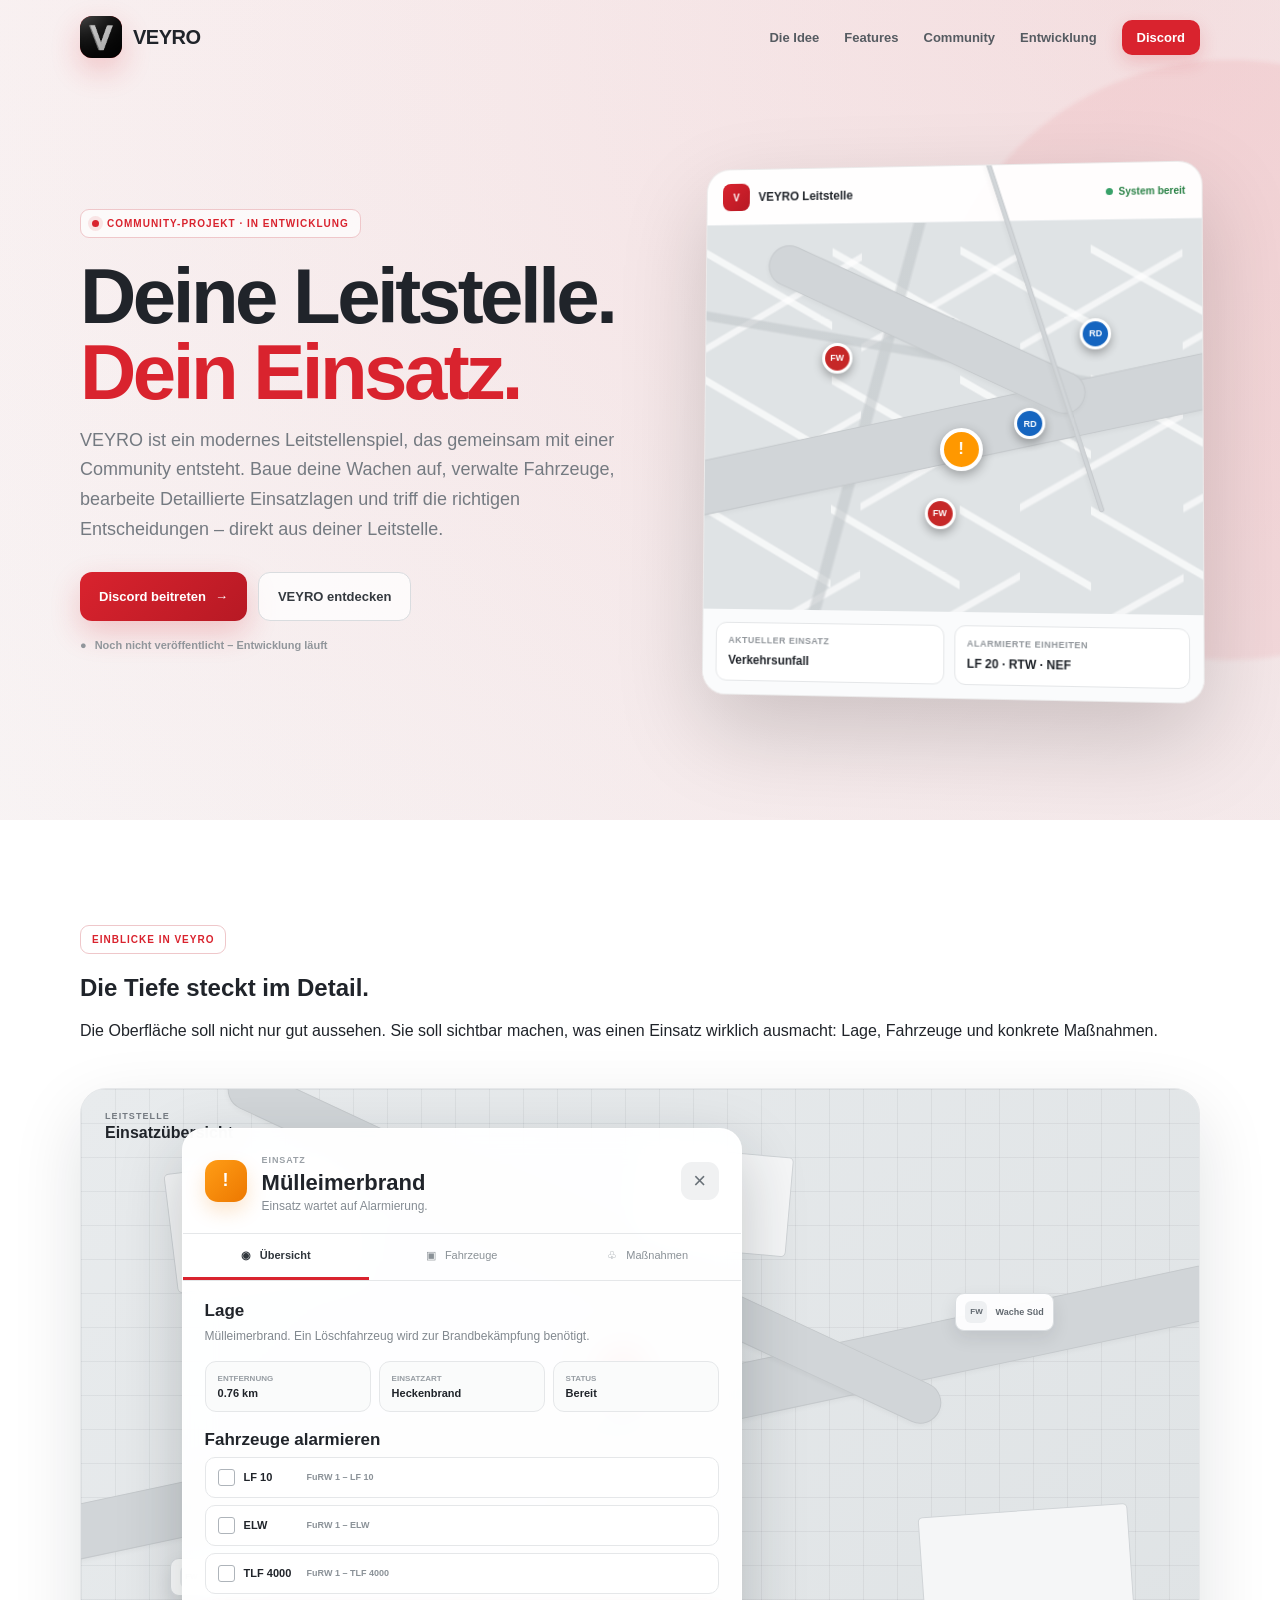
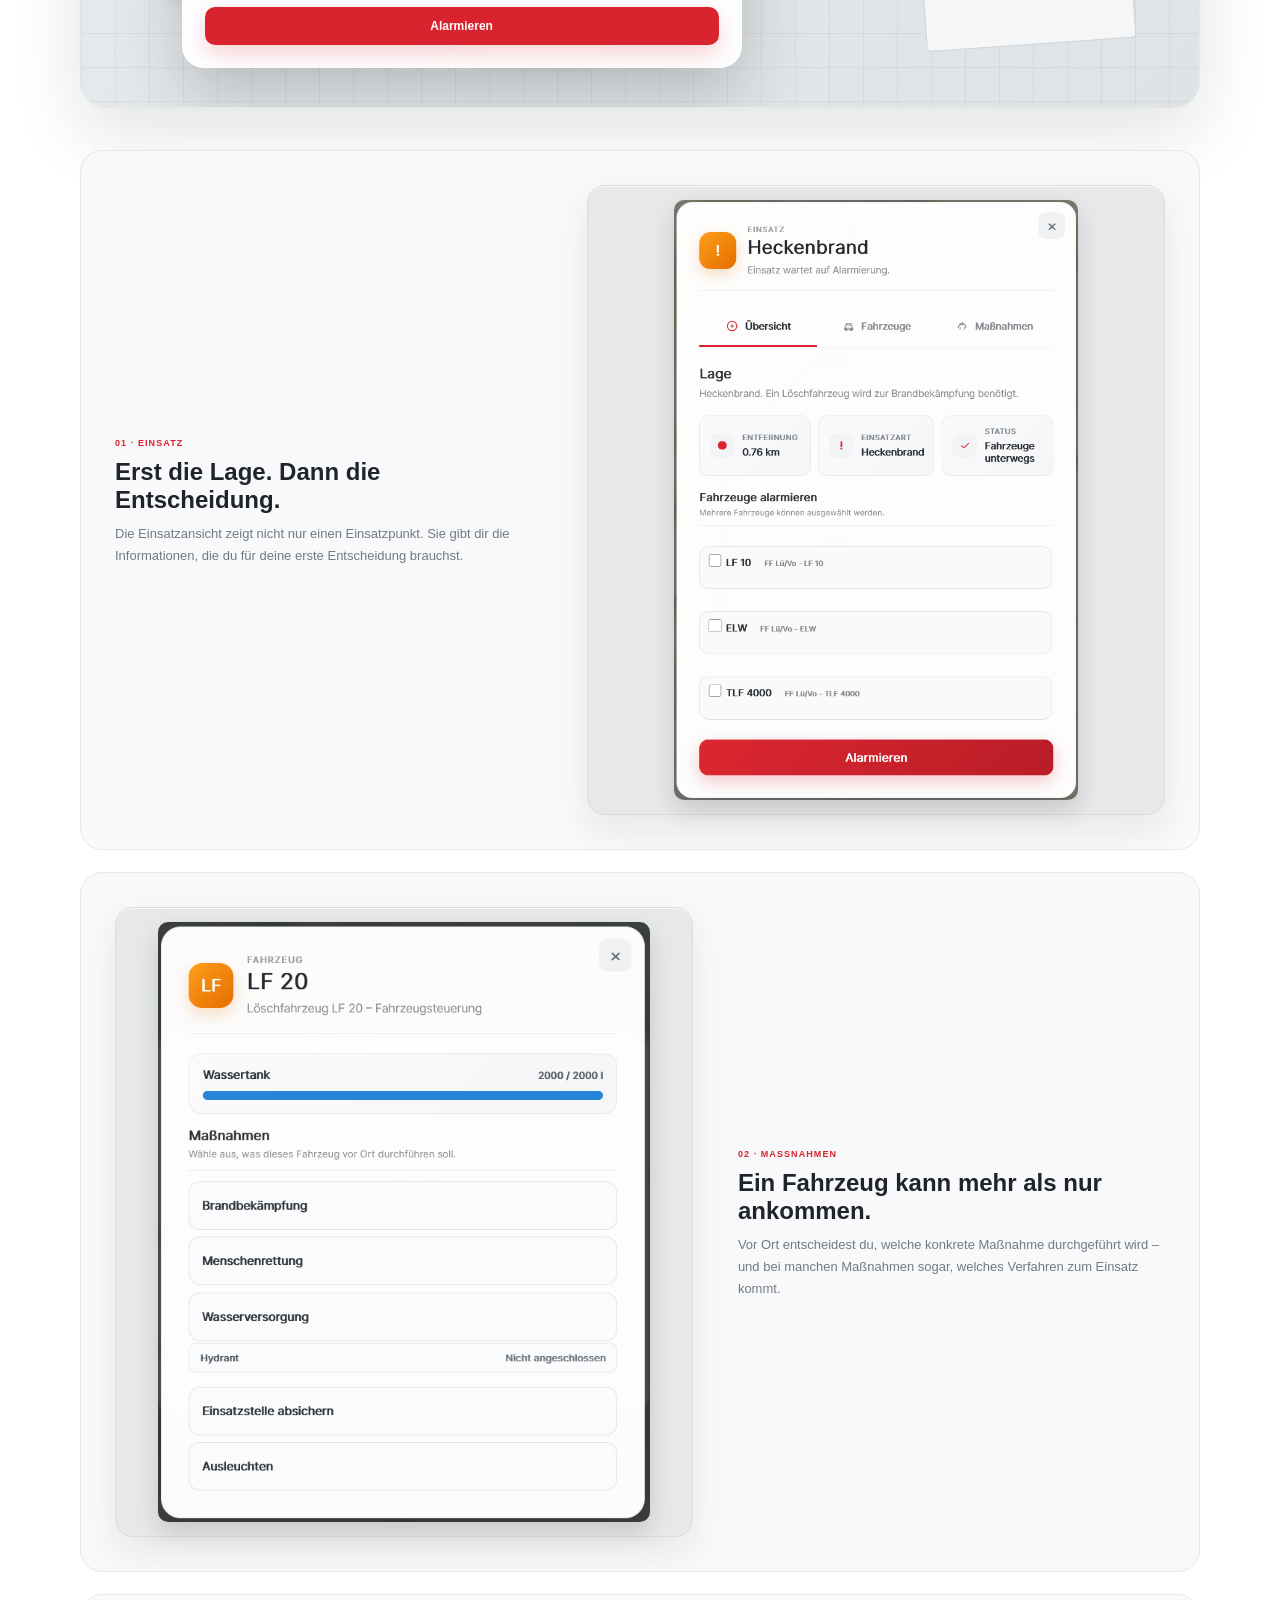
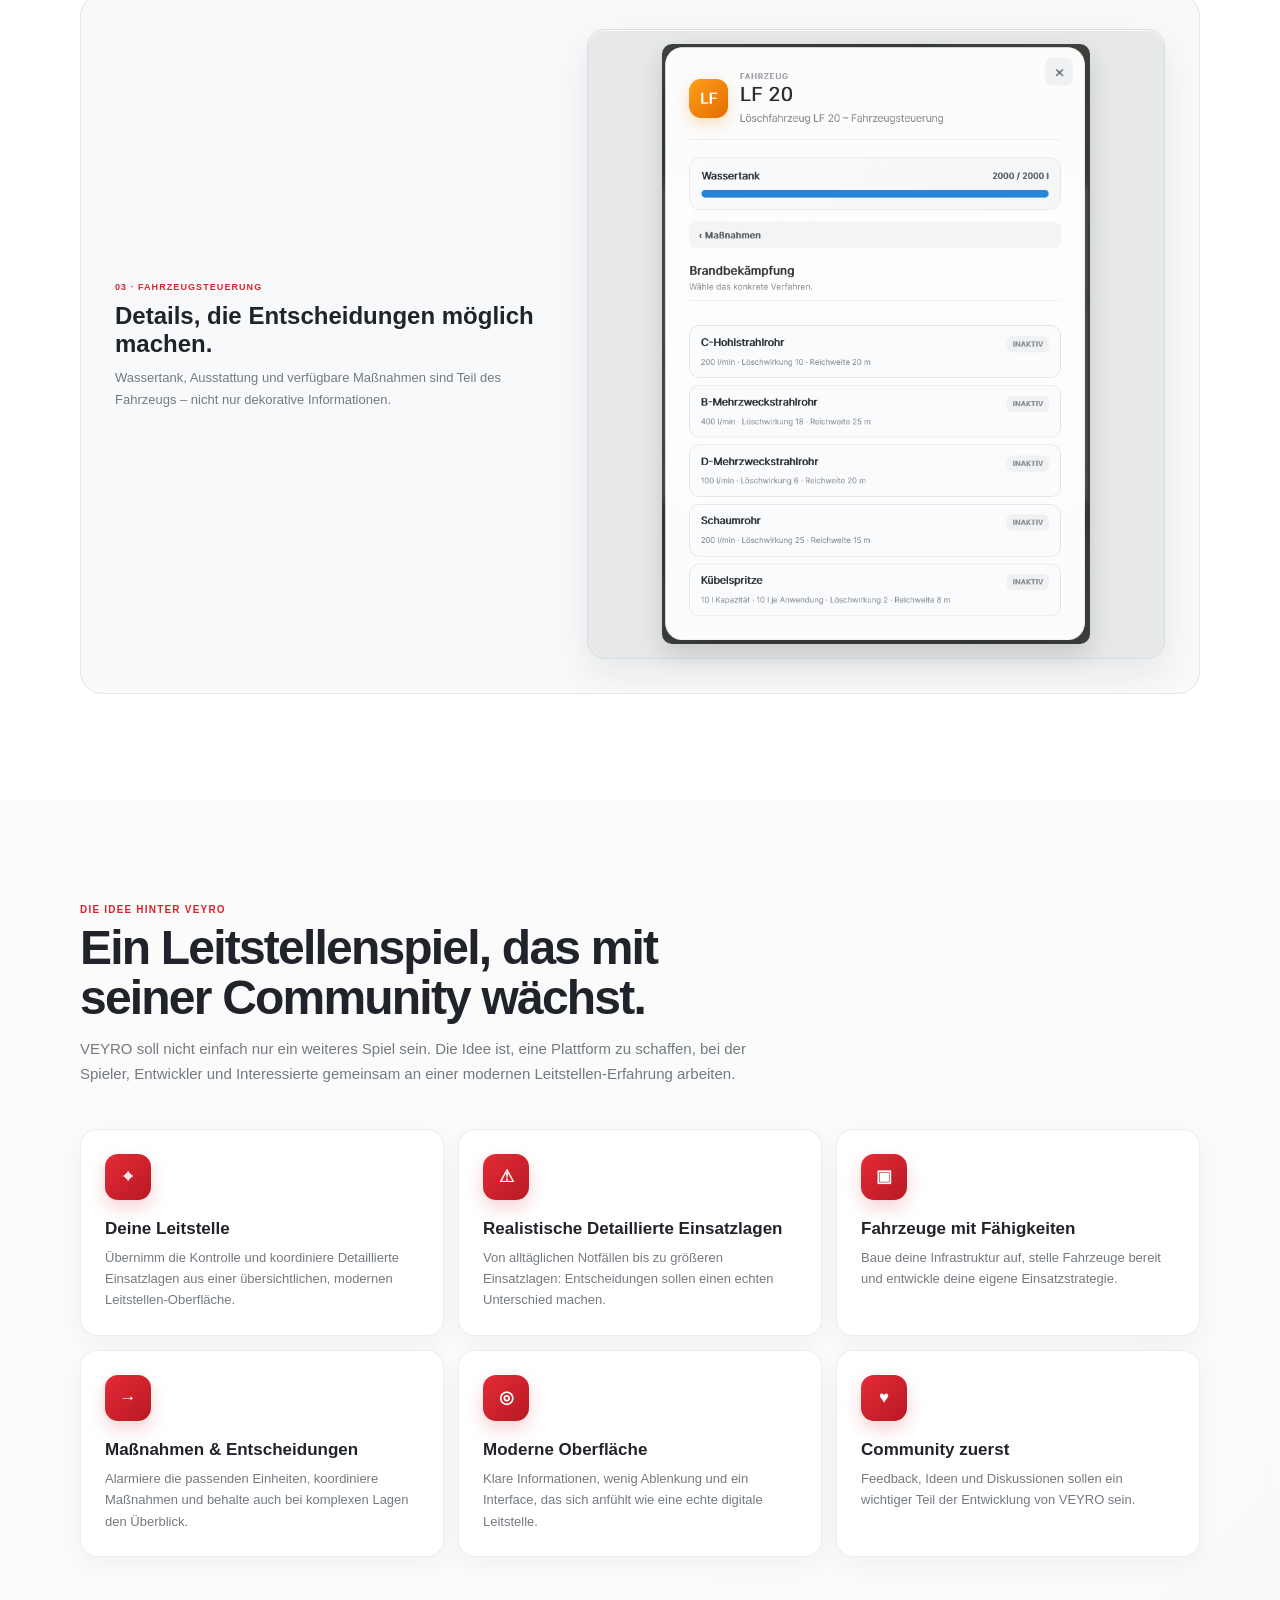
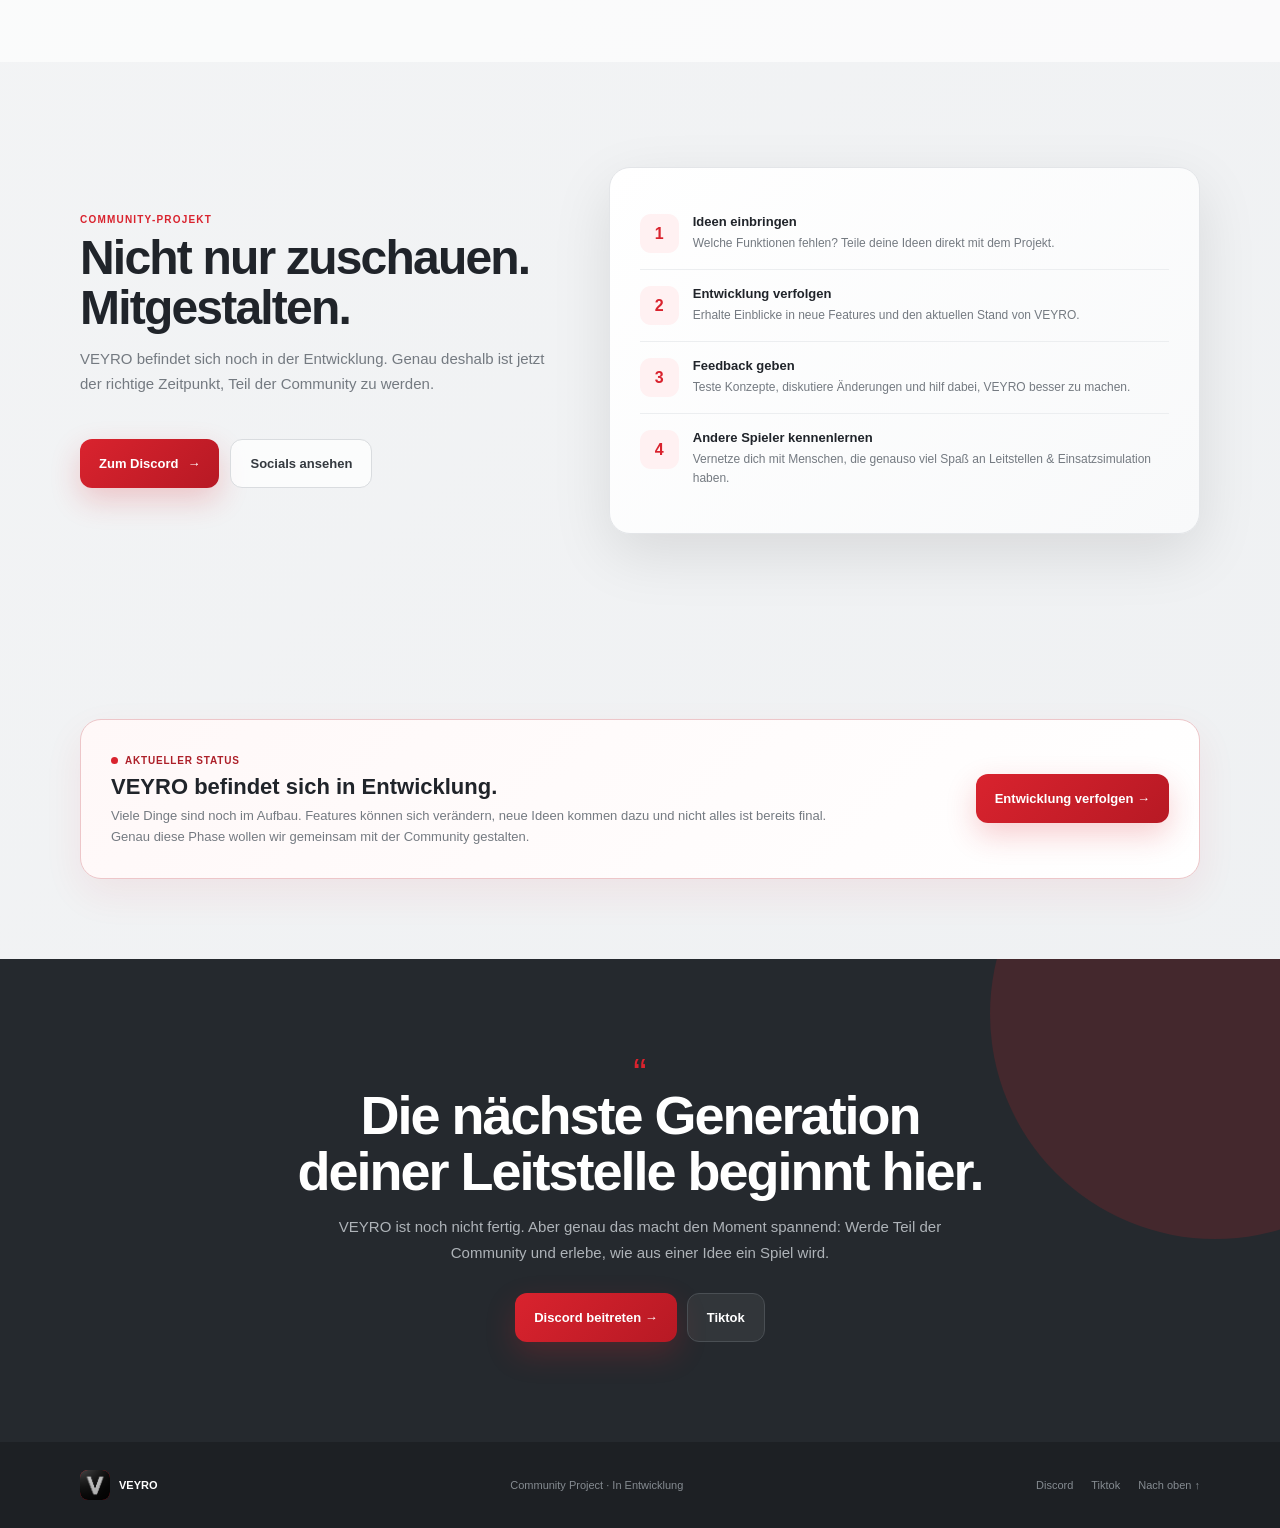
==== commit 3aad2a61: "Rename veyro_webseite.html to index.html" ====
--- a/index.html
+++ b/index.html
@@ -7,1106 +7,14 @@
     <meta name="theme-color" content="#d9232e">
     <title>VEYRO – Dein Einsatz. Deine Leitstelle.</title>
 
-    <style>
-        * { box-sizing: border-box; }
-
-        :root {
-            --red: #d9232e;
-            --red-dark: #b71924;
-            --red-light: #fff1f2;
-            --text: #20242a;
-            --muted: #747a81;
-            --border: #e5e7e9;
-            --surface: rgba(255,255,255,.92);
-            --surface-solid: #fff;
-            --bg: #f3f4f6;
-            --shadow: 0 20px 60px rgba(0,0,0,.10);
-            --shadow-red: 0 12px 30px rgba(217,35,46,.22);
-        }
-
-        html { scroll-behavior: smooth; }
-
-        body {
-            margin: 0;
-            font-family: Inter, Arial, Helvetica, sans-serif;
-            color: var(--text);
-            background:
-                radial-gradient(circle at 90% 0%, rgba(211,31,43,.12), transparent 28%),
-                linear-gradient(135deg, #fafafa, #eef0f2);
-            overflow-x: hidden;
-        }
-
-        a { color: inherit; text-decoration: none; }
-        button { font: inherit; }
-
-        .container {
-            width: min(1120px, calc(100% - 40px));
-            margin: 0 auto;
-        }
-
-        /* NAVIGATION */
-        .navbar {
-            position: fixed;
-            top: 0;
-            left: 0;
-            right: 0;
-            z-index: 1000;
-            padding: 16px 0;
-            transition: .25s ease;
-        }
-
-        .navbar.scrolled {
-            padding: 10px 0;
-            background: rgba(255,255,255,.84);
-            border-bottom: 1px solid rgba(0,0,0,.06);
-            backdrop-filter: blur(16px);
-            box-shadow: 0 8px 30px rgba(0,0,0,.06);
-        }
-
-        .nav-inner {
-            display: flex;
-            align-items: center;
-            justify-content: space-between;
-            gap: 20px;
-        }
-
-        .brand {
-            display: inline-flex;
-            align-items: center;
-            gap: 11px;
-            font-weight: 900;
-            letter-spacing: -.5px;
-        }
-
-        .brand-logo {
-            width: 42px;
-            height: 42px;
-            border-radius: 12px;
-            object-fit: contain;
-            background: linear-gradient(135deg, var(--red), var(--red-dark));
-            box-shadow: var(--shadow-red);
-        }
-
-        .brand-fallback {
-            display: grid;
-            place-items: center;
-            color: white;
-            font-size: 15px;
-            font-weight: 900;
-        }
-
-        .brand-name { font-size: 20px; }
-
-        .nav-links {
-            display: flex;
-            align-items: center;
-            gap: 25px;
-            color: #555b61;
-            font-size: 13px;
-            font-weight: 750;
-        }
-
-        .nav-links a { transition: color .15s ease; }
-        .nav-links a:hover { color: var(--red); }
-
-        .nav-discord {
-            padding: 10px 15px;
-            border-radius: 10px;
-            background: var(--red);
-            color: white !important;
-            box-shadow: 0 7px 18px rgba(217,35,46,.18);
-        }
-
-        .nav-toggle {
-            display: none;
-            border: 0;
-            background: #fff;
-            border-radius: 10px;
-            width: 42px;
-            height: 42px;
-            cursor: pointer;
-            box-shadow: 0 5px 18px rgba(0,0,0,.08);
-        }
-
-        /* HERO */
-        .hero {
-            position: relative;
-            min-height: 820px;
-            display: flex;
-            align-items: center;
-            padding: 130px 0 90px;
-            overflow: hidden;
-        }
-
-        .hero::before {
-            content: "";
-            position: absolute;
-            width: 600px;
-            height: 600px;
-            right: -250px;
-            top: 60px;
-            border-radius: 50%;
-            background: rgba(217,35,46,.07);
-            filter: blur(2px);
-        }
-
-        .hero-grid {
-            position: relative;
-            z-index: 2;
-            display: grid;
-            grid-template-columns: 1.05fr .95fr;
-            align-items: center;
-            gap: 65px;
-        }
-
-        .eyebrow {
-            display: inline-flex;
-            align-items: center;
-            gap: 8px;
-            padding: 8px 11px;
-            border: 1px solid #efc7ca;
-            border-radius: 9px;
-            background: rgba(255,255,255,.7);
-            color: var(--red);
-            font-size: 10px;
-            font-weight: 850;
-            letter-spacing: 1px;
-            text-transform: uppercase;
-        }
-
-        .eyebrow-dot {
-            width: 7px;
-            height: 7px;
-            border-radius: 50%;
-            background: var(--red);
-            box-shadow: 0 0 0 4px rgba(217,35,46,.10);
-        }
-
-        .hero h1 {
-            margin: 20px 0 15px;
-            max-width: 680px;
-            font-size: clamp(48px, 7vw, 78px);
-            line-height: .98;
-            letter-spacing: -3.5px;
-            font-weight: 900;
-        }
-
-        .hero h1 span { color: var(--red); }
-
-        .hero-text {
-            max-width: 610px;
-            margin: 0 0 28px;
-            color: var(--muted);
-            font-size: 18px;
-            line-height: 1.65;
-        }
-
-        .hero-actions {
-            display: flex;
-            flex-wrap: wrap;
-            gap: 11px;
-        }
-
-        .primary-button,
-        .secondary-button {
-            display: inline-flex;
-            align-items: center;
-            justify-content: center;
-            gap: 9px;
-            min-height: 49px;
-            padding: 13px 19px;
-            border-radius: 12px;
-            font-size: 13px;
-            font-weight: 850;
-            cursor: pointer;
-            transition: transform .15s ease, box-shadow .15s ease, background .15s ease;
-        }
-
-        .primary-button {
-            border: 0;
-            background: linear-gradient(135deg, var(--red), var(--red-dark));
-            color: white;
-            box-shadow: var(--shadow-red);
-        }
-
-        .primary-button:hover {
-            transform: translateY(-2px);
-            box-shadow: 0 16px 32px rgba(217,35,46,.27);
-        }
-
-        .secondary-button {
-            border: 1px solid #d9dcdf;
-            background: rgba(255,255,255,.75);
-            color: #34393f;
-        }
-
-        .secondary-button:hover {
-            transform: translateY(-2px);
-            background: white;
-        }
-
-        .hero-note {
-            display: flex;
-            align-items: center;
-            gap: 8px;
-            margin-top: 18px;
-            color: #91969b;
-            font-size: 11px;
-            font-weight: 650;
-        }
-
-        /* HERO MOCKUP */
-        .dashboard-wrap {
-            position: relative;
-            perspective: 1200px;
-        }
-
-        .dashboard {
-            position: relative;
-            overflow: hidden;
-            border: 1px solid rgba(0,0,0,.08);
-            border-radius: 24px;
-            background: rgba(255,255,255,.94);
-            box-shadow: 0 35px 90px rgba(0,0,0,.17);
-            transform: rotateY(-5deg) rotateX(2deg);
-            transition: transform .5s ease;
-        }
-
-        .dashboard:hover { transform: rotateY(0) rotateX(0); }
-
-        .dashboard-top {
-            display: flex;
-            align-items: center;
-            justify-content: space-between;
-            padding: 14px 16px;
-            border-bottom: 1px solid #eceef0;
-        }
-
-        .dashboard-title {
-            display: flex;
-            align-items: center;
-            gap: 9px;
-            font-size: 12px;
-            font-weight: 850;
-        }
-
-        .mini-icon {
-            display: grid;
-            place-items: center;
-            width: 28px;
-            height: 28px;
-            border-radius: 8px;
-            background: linear-gradient(135deg, var(--red), var(--red-dark));
-            color: white;
-            font-size: 10px;
-            font-weight: 900;
-        }
-
-        .online {
-            display: inline-flex;
-            align-items: center;
-            gap: 6px;
-            color: #288044;
-            font-size: 10px;
-            font-weight: 800;
-        }
-
-        .online i {
-            width: 7px;
-            height: 7px;
-            border-radius: 50%;
-            background: #38a169;
-        }
-
-        .map {
-            position: relative;
-            height: 390px;
-            background:
-                linear-gradient(30deg, transparent 47%, rgba(255,255,255,.7) 48%, rgba(255,255,255,.7) 51%, transparent 52%),
-                linear-gradient(150deg, transparent 48%, rgba(255,255,255,.65) 49%, rgba(255,255,255,.65) 51%, transparent 52%),
-                #dfe3e5;
-            background-size: 130px 130px, 160px 160px, auto;
-        }
-
-        .map::after {
-            content: "";
-            position: absolute;
-            inset: 0;
-            background:
-                linear-gradient(105deg, transparent 35%, rgba(194,199,202,.8) 35.5%, rgba(194,199,202,.8) 37%, transparent 37.5%),
-                linear-gradient(10deg, transparent 61%, rgba(194,199,202,.8) 61.5%, rgba(194,199,202,.8) 63%, transparent 63.5%);
-            opacity: .75;
-        }
-
-        .map-road {
-            position: absolute;
-            z-index: 2;
-            height: 5px;
-            border-radius: 99px;
-            background: rgba(255,255,255,.85);
-            box-shadow: 0 1px 2px rgba(0,0,0,.08);
-            transform: rotate(-24deg);
-        }
-
-        .road-1 { width: 125%; left: -15%; top: 45%; }
-        .road-2 { width: 100%; left: 10%; top: 63%; transform: rotate(18deg); }
-        .road-3 { width: 80%; left: 28%; top: 25%; transform: rotate(72deg); }
-
-        .map-marker {
-            position: absolute;
-            z-index: 5;
-            display: grid;
-            place-items: center;
-            width: 31px;
-            height: 31px;
-            border: 3px solid white;
-            border-radius: 50%;
-            color: white;
-            font-size: 9px;
-            font-weight: 900;
-            box-shadow: 0 4px 10px rgba(0,0,0,.3);
-        }
-
-        .fire { background: #c62828; }
-        .rescue { background: #1565c0; }
-
-        .m1 { left: 24%; top: 31%; }
-        .m2 { left: 63%; top: 48%; }
-        .m3 { left: 45%; top: 71%; }
-        .m4 { left: 76%; top: 25%; }
-
-        .incident {
-            position: absolute;
-            z-index: 6;
-            left: 48%;
-            top: 53%;
-            display: grid;
-            place-items: center;
-            width: 43px;
-            height: 43px;
-            border: 4px solid white;
-            border-radius: 50%;
-            background: #ff9800;
-            color: white;
-            font-weight: 900;
-            box-shadow: 0 4px 12px rgba(0,0,0,.32);
-            animation: pulse 1.8s infinite;
-        }
-
-        @keyframes pulse {
-            0%,100% { box-shadow: 0 4px 12px rgba(0,0,0,.32), 0 0 0 0 rgba(255,152,0,.28); }
-            50% { box-shadow: 0 4px 12px rgba(0,0,0,.32), 0 0 0 11px rgba(255,152,0,0); }
-        }
-
-        .dashboard-bottom {
-            display: grid;
-            grid-template-columns: 1fr 1fr;
-            gap: 10px;
-            padding: 13px;
-            background: #fafbfc;
-        }
-
-        .dash-card {
-            padding: 12px;
-            border: 1px solid #e4e6e8;
-            border-radius: 11px;
-            background: white;
-        }
-
-        .dash-card small {
-            display: block;
-            margin-bottom: 5px;
-            color: #91969b;
-            font-size: 9px;
-            font-weight: 800;
-            text-transform: uppercase;
-            letter-spacing: .5px;
-        }
-
-        .dash-card strong { font-size: 12px; }
-
-        /* SECTIONS */
-        section { padding: 105px 0; }
-
-        .section-header {
-            max-width: 680px;
-            margin-bottom: 42px;
-        }
-
-        .section-kicker {
-            display: block;
-            margin-bottom: 8px;
-            color: var(--red);
-            font-size: 10px;
-            font-weight: 850;
-            letter-spacing: 1.2px;
-            text-transform: uppercase;
-        }
-
-        .section-header h2 {
-            margin: 0 0 12px;
-            font-size: clamp(32px, 5vw, 48px);
-            line-height: 1.05;
-            letter-spacing: -1.8px;
-        }
-
-        .section-header p {
-            margin: 0;
-            color: var(--muted);
-            font-size: 15px;
-            line-height: 1.7;
-        }
-
-        .white-section { background: rgba(255,255,255,.66); }
-
-        /* FEATURES */
-        .feature-grid {
-            display: grid;
-            grid-template-columns: repeat(3, 1fr);
-            gap: 14px;
-        }
-
-        .feature-card {
-            position: relative;
-            padding: 24px;
-            border: 1px solid rgba(0,0,0,.07);
-            border-radius: 17px;
-            background: rgba(255,255,255,.88);
-            box-shadow: 0 8px 25px rgba(0,0,0,.045);
-            transition: transform .2s ease, box-shadow .2s ease;
-        }
-
-        .feature-card:hover {
-            transform: translateY(-5px);
-            box-shadow: 0 18px 38px rgba(0,0,0,.09);
-        }
-
-        .feature-icon {
-            display: grid;
-            place-items: center;
-            width: 46px;
-            height: 46px;
-            margin-bottom: 19px;
-            border-radius: 13px;
-            background: linear-gradient(135deg, #e52b36, #b71924);
-            color: white;
-            font-size: 17px;
-            font-weight: 900;
-            box-shadow: 0 8px 18px rgba(217,35,46,.2);
-        }
-
-        .feature-card h3 {
-            margin: 0 0 8px;
-            font-size: 17px;
-        }
-
-        .feature-card p {
-            margin: 0;
-            color: var(--muted);
-            font-size: 13px;
-            line-height: 1.65;
-        }
-
-        /* COMMUNITY */
-        .community-grid {
-            display: grid;
-            grid-template-columns: .9fr 1.1fr;
-            gap: 45px;
-            align-items: center;
-        }
-
-        .community-panel {
-            padding: 30px;
-            border: 1px solid #e3e5e8;
-            border-radius: 21px;
-            background: linear-gradient(135deg, #fff, #f8f9fa);
-            box-shadow: var(--shadow);
-        }
-
-        .community-row {
-            display: flex;
-            gap: 14px;
-            padding: 16px 0;
-            border-bottom: 1px solid #eceef0;
-        }
-
-        .community-row:last-child { border-bottom: 0; }
-
-        .community-row-icon {
-            display: grid;
-            place-items: center;
-            flex: 0 0 39px;
-            width: 39px;
-            height: 39px;
-            border-radius: 11px;
-            background: var(--red-light);
-            color: var(--red);
-            font-weight: 900;
-        }
-
-        .community-row strong {
-            display: block;
-            margin-bottom: 4px;
-            font-size: 13px;
-        }
-
-        .community-row span {
-            color: var(--muted);
-            font-size: 12px;
-            line-height: 1.5;
-        }
-
-        .quote {
-            position: relative;
-            padding: 30px;
-            border-radius: 21px;
-            background: #25292e;
-            color: white;
-            overflow: hidden;
-        }
-
-        .quote::after {
-            content: "VEYRO";
-            position: absolute;
-            right: -10px;
-            bottom: -40px;
-            color: rgba(255,255,255,.035);
-            font-size: 105px;
-            font-weight: 900;
-            letter-spacing: -7px;
-        }
-
-        .quote-mark {
-            color: var(--red);
-            font-size: 40px;
-            line-height: .7;
-        }
-
-        .quote p {
-            position: relative;
-            z-index: 2;
-            margin: 15px 0 22px;
-            max-width: 520px;
-            font-size: 21px;
-            line-height: 1.45;
-            font-weight: 750;
-            letter-spacing: -.4px;
-        }
-
-        .quote small {
-            position: relative;
-            z-index: 2;
-            color: #aeb3b8;
-            font-size: 11px;
-        }
-
-        /* STATUS */
-        .status-section {
-            padding-top: 80px;
-            padding-bottom: 80px;
-        }
-
-        .status-card {
-            display: grid;
-            grid-template-columns: 1fr auto;
-            align-items: center;
-            gap: 30px;
-            padding: 30px;
-            border: 1px solid #edc6c9;
-            border-radius: 21px;
-            background: linear-gradient(135deg, #fff8f8, #fff);
-            box-shadow: 0 15px 40px rgba(217,35,46,.07);
-        }
-
-        .status-label {
-            display: inline-flex;
-            align-items: center;
-            gap: 7px;
-            margin-bottom: 8px;
-            color: #ad2029;
-            font-size: 10px;
-            font-weight: 850;
-            text-transform: uppercase;
-            letter-spacing: .8px;
-        }
-
-        .status-label::before {
-            content: "";
-            width: 7px;
-            height: 7px;
-            border-radius: 50%;
-            background: var(--red);
-        }
-
-        .status-card h3 {
-            margin: 0 0 6px;
-            font-size: 22px;
-        }
-
-        .status-card p {
-            margin: 0;
-            max-width: 720px;
-            color: var(--muted);
-            font-size: 13px;
-            line-height: 1.6;
-        }
-
-        /* CTA */
-        .cta {
-            position: relative;
-            padding: 100px 0;
-            background: #25292e;
-            color: white;
-            overflow: hidden;
-        }
-
-        .cta::before {
-            content: "";
-            position: absolute;
-            width: 450px;
-            height: 450px;
-            right: -160px;
-            top: -170px;
-            border-radius: 50%;
-            background: rgba(217,35,46,.17);
-        }
-
-        .cta-inner {
-            position: relative;
-            z-index: 2;
-            text-align: center;
-        }
-
-        .cta h2 {
-            margin: 0 auto 14px;
-            max-width: 720px;
-            font-size: clamp(34px, 5vw, 54px);
-            letter-spacing: -2px;
-            line-height: 1.05;
-        }
-
-        .cta p {
-            max-width: 620px;
-            margin: 0 auto 28px;
-            color: #aeb3b8;
-            font-size: 15px;
-            line-height: 1.7;
-        }
-
-        .cta-actions {
-            display: flex;
-            justify-content: center;
-            flex-wrap: wrap;
-            gap: 10px;
-        }
-
-        .cta .secondary-button {
-            border-color: #4a4f54;
-            background: rgba(255,255,255,.06);
-            color: white;
-        }
-
-        /* FOOTER */
-        footer {
-            padding: 28px 0;
-            background: #1d2024;
-            color: #858b91;
-            font-size: 11px;
-        }
-
-        .footer-inner {
-            display: flex;
-            justify-content: space-between;
-            align-items: center;
-            gap: 20px;
-        }
-
-        .footer-brand {
-            display: flex;
-            align-items: center;
-            gap: 9px;
-            color: white;
-            font-weight: 850;
-        }
-
-        .footer-brand .brand-logo {
-            width: 30px;
-            height: 30px;
-            border-radius: 8px;
-            box-shadow: none;
-        }
-
-        .footer-links {
-            display: flex;
-            gap: 18px;
-        }
-
-        .footer-links a:hover { color: white; }
-
-        /* SCROLL REVEAL */
-        .reveal {
-            opacity: 0;
-            transform: translateY(25px);
-            transition: opacity .65s ease, transform .65s ease;
-        }
-
-        .reveal.visible {
-            opacity: 1;
-            transform: translateY(0);
-        }
-
-        /* RESPONSIVE */
-        @media (max-width: 900px) {
-            .hero-grid,
-            .community-grid {
-                grid-template-columns: 1fr;
-            }
-
-            .hero {
-                min-height: auto;
-                padding-top: 130px;
-            }
-
-            .dashboard-wrap {
-                max-width: 650px;
-                width: 100%;
-                margin: 10px auto 0;
-            }
-
-            .feature-grid {
-                grid-template-columns: repeat(2, 1fr);
-            }
-        }
-
-        @media (max-width: 680px) {
-            .container { width: min(100% - 30px, 1120px); }
-
-            .nav-links {
-                position: absolute;
-                top: 62px;
-                left: 15px;
-                right: 15px;
-                display: none;
-                flex-direction: column;
-                align-items: stretch;
-                gap: 4px;
-                padding: 10px;
-                border: 1px solid #e5e7e9;
-                border-radius: 14px;
-                background: rgba(255,255,255,.96);
-                box-shadow: 0 15px 35px rgba(0,0,0,.12);
-                backdrop-filter: blur(15px);
-            }
-
-            .nav-links.open { display: flex; }
-            .nav-links a { padding: 12px; border-radius: 9px; }
-            .nav-links a:hover { background: #f6f7f8; }
-            .nav-discord { text-align: center; }
-
-            .nav-toggle {
-                display: grid;
-                place-items: center;
-                font-size: 19px;
-            }
-
-            .hero {
-                padding: 110px 0 65px;
-            }
-
-            .hero h1 {
-                font-size: clamp(43px, 14vw, 64px);
-                letter-spacing: -2.7px;
-            }
-
-            .hero-text { font-size: 15px; }
-
-            .hero-actions > * {
-                width: 100%;
-            }
-
-            .dashboard {
-                transform: none;
-                border-radius: 18px;
-            }
-
-            .map { height: 300px; }
-
-            section { padding: 75px 0; }
-
-            .feature-grid {
-                grid-template-columns: 1fr;
-            }
-
-            .community-grid { gap: 20px; }
-
-            .status-card {
-                grid-template-columns: 1fr;
-                padding: 23px;
-            }
-
-            .status-card .primary-button { width: 100%; }
-
-            .footer-inner {
-                flex-direction: column;
-                align-items: flex-start;
-            }
-
-            .footer-links { flex-wrap: wrap; }
-        }
-
-        @media (prefers-reduced-motion: reduce) {
-            html { scroll-behavior: auto; }
-            *, *::before, *::after {
-                animation-duration: .01ms !important;
-                transition-duration: .01ms !important;
-            }
-        }
-    
-/* --- VEYRO depth-focused incident preview --- */
-.hero h1 span { color: var(--red); }
-.incident-preview {
-  background: rgba(255,255,255,.94);
-  border: 1px solid var(--border);
-  border-radius: 24px;
-  box-shadow: 0 24px 70px rgba(24,30,38,.12);
-  overflow: hidden;
-}
-.incident-top {
-  padding: 22px 24px;
-  display:flex;
-  align-items:flex-start;
-  justify-content:space-between;
-  gap:20px;
-  border-bottom:1px solid var(--border);
-}
-.incident-top h3 { margin:6px 0 5px; font-size:18px; }
-.incident-top p { margin:0; color:var(--muted); font-size:13px; }
-.incident-status {
-  padding:7px 10px;
-  border-radius:999px;
-  background:#fff0f1;
-  color:var(--red);
-  font-size:10px;
-  font-weight:800;
-  letter-spacing:.08em;
-  white-space:nowrap;
-}
-.incident-layout { display:grid; grid-template-columns:1.05fr .95fr; min-height:370px; }
-.incident-scene {
-  position:relative;
-  overflow:hidden;
-  background:#e9ecef;
-  min-height:370px;
-}
-.scene-grid {
-  position:absolute; inset:0;
-  background-image:linear-gradient(rgba(32,36,42,.045) 1px,transparent 1px),
-                    linear-gradient(90deg,rgba(32,36,42,.045) 1px,transparent 1px);
-  background-size:30px 30px;
-}
-.street-line {
-  position:absolute; left:-8%; right:-8%; top:52%;
-  height:42px; transform:rotate(-12deg);
-  background:#d5d8db;
-  border-top:1px solid #c8ccd0; border-bottom:1px solid #c8ccd0;
-}
-.building {
-  position:absolute; background:#f8f9fa; border:1px solid #c7cbd0;
-  box-shadow:0 12px 24px rgba(20,25,30,.08);
-  border-radius:6px; width:125px; height:92px;
-  display:flex; align-items:flex-end; justify-content:space-between;
-  padding:10px; color:#7a8087; font-size:9px; font-weight:800;
-}
-.building-a { left:28%; top:24%; transform:rotate(-5deg); }
-.building-b { left:56%; top:53%; width:100px; height:70px; transform:rotate(8deg); }
-.building-a b {
-  width:20px; height:20px; border-radius:50%; background:var(--red); color:white;
-  display:grid; place-items:center; font-size:12px;
-  box-shadow:0 0 0 8px rgba(217,35,46,.12);
-}
-.scene-point { position:absolute; width:12px; height:12px; border-radius:50%; box-shadow:0 0 0 6px rgba(255,255,255,.7); }
-.point-red { left:42%; top:39%; background:var(--red); }
-.point-blue { left:67%; top:64%; background:#3b82f6; }
-.scene-label {
-  position:absolute; font-size:9px; font-weight:800; letter-spacing:.08em;
-  background:rgba(255,255,255,.9); border:1px solid var(--border);
-  padding:6px 8px; border-radius:6px; box-shadow:0 5px 15px rgba(0,0,0,.07);
-}
-.label-fire { left:47%; top:30%; color:var(--red); }
-.label-access { left:70%; top:69%; color:#4b5563; }
-.incident-actions { padding:20px; background:#fbfbfc; }
-.action-head { display:flex; justify-content:space-between; margin-bottom:10px; font-weight:800; }
-.action-head small { color:var(--muted); font-weight:700; }
-.action {
-  display:grid; grid-template-columns:32px 1fr auto; gap:10px; align-items:center;
-  padding:11px 10px; border:1px solid var(--border); border-radius:12px;
-  background:#fff; margin-top:8px; transition:.2s ease;
-}
-.action:hover { transform:translateY(-1px); box-shadow:0 8px 18px rgba(20,25,30,.06); }
-.action-icon { width:30px; height:30px; display:grid; place-items:center; border-radius:8px; background:#f0f1f3; font-size:9px; font-weight:900; color:#697078; }
-.action strong { display:block; font-size:12px; }
-.action small { display:block; margin-top:3px; color:var(--muted); font-size:10px; }
-.action i { font-style:normal; font-size:9px; font-weight:800; color:#7b8289; }
-.action.active .action-icon { background:#fff0f1; color:var(--red); }
-.action.active i { color:var(--red); }
-.detail-note {
-  display:flex; gap:9px; margin-top:12px; padding:11px; border-radius:10px;
-  background:#f4f5f6; border:1px solid var(--border);
-}
-.detail-note span { width:20px; height:20px; border-radius:50%; background:var(--red); color:#fff; display:grid; place-items:center; font-weight:900; font-size:11px; flex:none; }
-.detail-note p { margin:0; font-size:10px; line-height:1.5; color:var(--muted); }
-.detail-note strong { color:var(--text); }
-
-.depth-section { background:#f7f8f9; }
-.depth-grid { display:grid; grid-template-columns:repeat(2,1fr); gap:16px; margin-top:42px; }
-.depth-card {
-  position:relative; padding:28px; background:#fff; border:1px solid var(--border);
-  border-radius:18px; box-shadow:0 10px 30px rgba(20,25,30,.05);
-}
-.depth-main { grid-column:span 2; display:grid; grid-template-columns:70px 1fr; gap:10px 20px; }
-.depth-number { color:var(--red); font-size:11px; font-weight:900; letter-spacing:.1em; }
-.depth-card h3 { margin:0 0 10px; font-size:20px; }
-.depth-card p { color:var(--muted); line-height:1.7; margin:0; }
-.capability-list { grid-column:2; display:flex; flex-wrap:wrap; gap:7px; margin-top:6px; }
-.capability-list span { background:#f1f2f4; border:1px solid #e1e3e6; border-radius:999px; padding:7px 10px; font-size:10px; font-weight:800; color:#555c63; }
-
-@media (max-width: 760px) {
-  .incident-layout { grid-template-columns:1fr; }
-  .incident-scene { min-height:270px; }
-  .depth-grid { grid-template-columns:1fr; }
-  .depth-main { grid-column:auto; display:block; }
-  .depth-main .depth-number { display:block; margin-bottom:12px; }
-  .capability-list { margin-top:20px; }
-}
-
-
-/* --- Product / UI showcase --- */
-.product-showcase { background:#fff; }
-.control-preview {
-  position:relative;
-  min-height:620px;
-  margin-top:48px;
-  border:1px solid var(--border);
-  border-radius:26px;
-  overflow:hidden;
-  background:#e9ecef;
-  box-shadow:0 25px 70px rgba(20,25,30,.12);
-}
-.control-map {
-  position:absolute; inset:0;
-  overflow:hidden;
-  background:linear-gradient(135deg,#e8ebed,#dfe3e5);
-}
-.map-grid {
-  position:absolute; inset:0;
-  background-image:linear-gradient(rgba(32,36,42,.055) 1px,transparent 1px),
-                    linear-gradient(90deg,rgba(32,36,42,.055) 1px,transparent 1px);
-  background-size:34px 34px;
-}
-.map-road {
-  position:absolute; background:#d1d5d8; border:1px solid #c5c9cc;
-  box-shadow:0 2px 5px rgba(0,0,0,.04);
-}
-.road-1 { width:120%; height:55px; left:-10%; top:48%; transform:rotate(-12deg); }
-.road-2 { width:70%; height:42px; right:-5%; top:22%; transform:rotate(25deg); }
-.map-block { position:absolute; background:#f5f6f7; border:1px solid #d0d4d7; border-radius:5px; }
-.block-1 { width:180px;height:120px;left:8%;top:12%;transform:rotate(-7deg); }
-.block-2 { width:150px;height:100px;left:50%;top:10%;transform:rotate(5deg); }
-.block-3 { width:210px;height:135px;right:6%;bottom:10%;transform:rotate(-4deg); }
-.station {
-  position:absolute; z-index:2; display:flex; align-items:center; gap:8px;
-  padding:7px 9px; background:rgba(255,255,255,.94); border:1px solid #d9dde0;
-  border-radius:9px; box-shadow:0 7px 18px rgba(20,25,30,.09); font-size:9px; font-weight:800;
-}
-.station b { display:grid;place-items:center;width:22px;height:22px;border-radius:6px;background:#eef0f2;color:#626970;font-size:8px; }
-.station span { color:#626970; }
-.station-a { left:8%; bottom:18%; }
-.station-b { right:13%; top:33%; }
-.station-c { left:36%; bottom:8%; }
-.map-incident {
-  position:absolute; z-index:3; left:45%; top:42%; display:flex; flex-direction:column;
-  align-items:center; gap:4px;
-}
-.map-incident span {
-  display:grid; place-items:center; width:42px;height:42px;border-radius:50%;
-  background:var(--red); color:#fff; font-size:18px; font-weight:900;
-  box-shadow:0 0 0 10px rgba(217,35,46,.12),0 10px 25px rgba(217,35,46,.25);
-}
-.map-incident strong { background:#fff;padding:5px 7px;border-radius:6px;font-size:10px;box-shadow:0 5px 15px rgba(0,0,0,.08); }
-.map-incident small { color:#70777d;font-size:9px;font-weight:800; }
-.map-caption { position:absolute; top:22px; left:24px; z-index:2; display:flex;flex-direction:column; }
-.map-caption span { font-size:9px;font-weight:900;letter-spacing:.12em;color:#747a81; }
-.map-caption strong { margin-top:3px;font-size:16px; }
-
-.control-window {
-  position:absolute; z-index:5; width:min(560px,52%); left:9%; top:50%; transform:translateY(-50%);
-  background:rgba(255,255,255,.96); border:1px solid rgba(255,255,255,.8); border-radius:22px;
-  box-shadow:0 25px 65px rgba(25,30,35,.22); backdrop-filter:blur(15px);
-}
-.window-head { display:flex;align-items:center;gap:15px;padding:20px 22px;border-bottom:1px solid var(--border); }
-.window-icon { flex:none;width:42px;height:42px;border-radius:13px;background:linear-gradient(135deg,#ff9d16,#ed7800);display:grid;place-items:center;color:#fff;font-weight:900;font-size:18px;box-shadow:0 9px 20px rgba(240,125,0,.2); }
-.window-head span { color:#9aa0a6;font-size:9px;font-weight:900;letter-spacing:.1em; }
-.window-head h3 { margin:3px 0 3px;font-size:22px; }
-.window-head p { margin:0;color:#858c93;font-size:12px; }
-.window-head button { margin-left:auto;border:0;background:#f0f1f2;color:#697178;width:38px;height:38px;border-radius:11px;font-size:22px; }
-.window-tabs { display:grid;grid-template-columns:repeat(3,1fr);border-bottom:1px solid var(--border); }
-.window-tabs > * { padding:15px 8px;text-align:center;font-size:11px;color:#8a9197; }
-.window-tabs b { color:#30363c;border-bottom:3px solid var(--red); }
-.window-body { padding:20px 22px 22px; }
-.window-section-title { font-size:17px;font-weight:850; }
-.window-section-title.compact { margin-top:18px; }
-.window-body > p { margin:6px 0 16px;color:#81888f;font-size:12px;line-height:1.5; }
-.mini-stats { display:grid;grid-template-columns:repeat(3,1fr);gap:8px; }
-.mini-stats div { padding:12px;border:1px solid var(--border);border-radius:11px;background:#fafbfb; }
-.mini-stats small { display:block;color:#979da3;font-size:8px;font-weight:900; }
-.mini-stats strong { display:block;margin-top:4px;font-size:11px; }
-.vehicle-row { display:grid;grid-template-columns:18px 55px 1fr;align-items:center;gap:8px;padding:11px 12px;border:1px solid var(--border);border-radius:10px;margin-top:7px;background:#fff; }
-.vehicle-row i { width:17px;height:17px;border:1px solid #aeb4ba;border-radius:3px; }
-.vehicle-row strong { font-size:11px; }
-.vehicle-row small { color:#8b9298;font-size:9px;font-weight:700; }
-.alarm-button { margin-top:13px;padding:12px;text-align:center;background:var(--red);color:#fff;border-radius:10px;font-size:12px;font-weight:850;box-shadow:0 9px 22px rgba(217,35,46,.2); }
-
-.screenshot-grid { display:grid;gap:22px;margin-top:42px; }
-.screen-card {
-  display:grid;grid-template-columns:.85fr 1.15fr;align-items:center;gap:45px;
-  padding:34px;border:1px solid var(--border);border-radius:22px;background:#f8f9fa;
-  overflow:hidden;
-}
-.screen-card.reverse { grid-template-columns:1.15fr .85fr; }
-.screen-card.reverse .screen-copy { order:2; }
-.screen-copy span { color:var(--red);font-size:9px;font-weight:900;letter-spacing:.12em; }
-.screen-copy h3 { margin:8px 0 10px;font-size:24px;line-height:1.15; }
-.screen-copy p { margin:0;color:var(--muted);font-size:13px;line-height:1.7;max-width:430px; }
-.screen-frame {
-  min-height:410px;display:flex;align-items:center;justify-content:center;padding:14px;
-  background:#e6e8ea;border:1px solid #d8dcdf;border-radius:18px;
-  box-shadow:inset 0 1px rgba(255,255,255,.8),0 15px 35px rgba(20,25,30,.08);
-}
-.screen-frame img { display:block;max-width:100%;max-height:600px;width:auto;height:auto;border-radius:10px;box-shadow:0 10px 25px rgba(0,0,0,.14); }
-
-@media (max-width: 900px) {
-  .control-preview { min-height:760px; }
-  .control-map { height:100%; }
-  .control-window { width:min(600px,82%); left:9%; }
-  .screen-card,.screen-card.reverse { grid-template-columns:1fr;gap:25px; }
-  .screen-card.reverse .screen-copy { order:0; }
-}
-@media (max-width: 600px) {
-  .control-preview { min-height:720px; }
-  .control-window { width:92%;left:4%;top:53%; }
-  .map-block { opacity:.55; }
-  .station { transform:scale(.85); transform-origin:center; }
-  .station-b { right:3%; }
-  .station-c { left:12%; }
-  .window-head { padding:16px; }
-  .window-body { padding:16px; }
-  .mini-stats { grid-template-columns:1fr; }
-  .vehicle-row { grid-template-columns:18px 50px 1fr; }
-  .screen-card { padding:20px; }
-  .screen-frame { min-height:280px; }
-}
-
-</style>
+    <link rel="stylesheet" href="style.css">
+
+<link rel="manifest" href="./manifest.json">
+
+<meta name="theme-color" content="#111111">
+
+<link rel="icon" href="./icons/icon-192.png">
+
 </head>
 
 <body>
@@ -1129,7 +37,7 @@
                 <a href="#features">Features</a>
                 <a href="#community">Community</a>
                 <a href="#status">Entwicklung</a>
-                <a class="nav-discord" href="https://discord.gg/DEIN-SERVER" target="_blank" rel="noopener">Discord</a>
+                <a class="nav-discord" href="https://discord.gg/TcWwrp8ya" target="_blank" rel="noopener">Discord</a>
             </nav>
         </div>
     </header>
@@ -1155,7 +63,7 @@
                     </p>
 
                     <div class="hero-actions">
-                        <a class="primary-button" href="https://discord.gg/DEIN-SERVER" target="_blank" rel="noopener">
+                        <a class="primary-button" href="https://discord.gg/TcWwrp8ya" target="_blank" rel="noopener">
                             Discord beitreten <span>→</span>
                         </a>
                         <a class="secondary-button" href="#idee">
@@ -1245,7 +153,7 @@
           <div class="window-icon">!</div>
           <div>
             <span>EINSATZ</span>
-            <h3>Heckenbrand</h3>
+            <h3>Mülleimerbrand</h3>
             <p>Einsatz wartet auf Alarmierung.</p>
           </div>
           <button aria-label="Fenster schließen">×</button>
@@ -1259,7 +167,7 @@
 
         <div class="window-body">
           <div class="window-section-title">Lage</div>
-          <p>Heckenbrand. Ein Löschfahrzeug wird zur Brandbekämpfung benötigt.</p>
+          <p>Mülleimerbrand. Ein Löschfahrzeug wird zur Brandbekämpfung benötigt.</p>
 
           <div class="mini-stats">
             <div><small>ENTFERNUNG</small><strong>0.76 km</strong></div>
@@ -1268,9 +176,9 @@
           </div>
 
           <div class="window-section-title compact">Fahrzeuge alarmieren</div>
-          <div class="vehicle-row"><i></i><strong>LF 10</strong><small>FF Lü/Vo – LF 10</small></div>
-          <div class="vehicle-row"><i></i><strong>ELW</strong><small>FF Lü/Vo – ELW</small></div>
-          <div class="vehicle-row"><i></i><strong>TLF 4000</strong><small>FF Lü/Vo – TLF 4000</small></div>
+          <div class="vehicle-row"><i></i><strong>LF 10</strong><small>FuRW 1 – LF 10</small></div>
+          <div class="vehicle-row"><i></i><strong>ELW</strong><small>FuRW 1 – ELW</small></div>
+          <div class="vehicle-row"><i></i><strong>TLF 4000</strong><small>FuRW 1 – TLF 4000</small></div>
           <div class="alarm-button">Alarmieren</div>
         </div>
       </div>
@@ -1400,10 +308,10 @@
                     </div>
 
                     <div class="hero-actions">
-                        <a class="primary-button" href="https://discord.gg/DEIN-SERVER" target="_blank" rel="noopener">
+                        <a class="primary-button" href="https://discord.gg/TcWwrp8ya" target="_blank" rel="noopener">
                             Zum Discord <span>→</span>
                         </a>
-                        <a class="secondary-button" href="https://instagram.com/DEIN-ACCOUNT" target="_blank" rel="noopener">
+                        <a class="secondary-button" href="https://www.tiktok.com/@veyro.leitstelle" target="_blank" rel="noopener">
                             Socials ansehen
                         </a>
                     </div>
@@ -1459,7 +367,7 @@
                         </p>
                     </div>
 
-                    <a class="primary-button" href="https://discord.gg/DEIN-SERVER" target="_blank" rel="noopener">
+                    <a class="primary-button" href="https://discord.gg/TcWwrp8ya" target="_blank" rel="noopener">
                         Entwicklung verfolgen →
                     </a>
                 </div>
@@ -1477,11 +385,11 @@
                 </p>
 
                 <div class="cta-actions">
-                    <a class="primary-button" href="https://discord.gg/DEIN-SERVER" target="_blank" rel="noopener">
+                    <a class="primary-button" href="https://discord.gg/TcWwrp8ya" target="_blank" rel="noopener">
                         Discord beitreten →
                     </a>
-                    <a class="secondary-button" href="https://instagram.com/DEIN-ACCOUNT" target="_blank" rel="noopener">
-                        Instagram
+                    <a class="secondary-button" href="https://www.tiktok.com/@veyro.leitstelle" target="_blank" rel="noopener">
+                        Tiktok
                     </a>
                 </div>
             </div>
@@ -1500,79 +408,26 @@
             <div>Community Project · In Entwicklung</div>
 
             <div class="footer-links">
-                <a href="https://discord.gg/DEIN-SERVER" target="_blank" rel="noopener">Discord</a>
-                <a href="https://instagram.com/DEIN-ACCOUNT" target="_blank" rel="noopener">Instagram</a>
+                <a href="https://discord.gg/TcWwrp8ya" target="_blank" rel="noopener">Discord</a>
+                <a href="https://www.tiktok.com/@veyro.leitstelle" target="_blank" rel="noopener">Tiktok</a>
                 <a href="#start">Nach oben ↑</a>
             </div>
         </div>
     </footer>
+ 
+
+        <script
+        src="script.js"
+    ></script>
 
     <script>
-        // Navigation beim Scrollen
-        const navbar = document.getElementById("navbar");
-
-        function updateNavbar() {
-            navbar.classList.toggle("scrolled", window.scrollY > 20);
-        }
-
-        window.addEventListener("scroll", updateNavbar, { passive: true });
-        updateNavbar();
-
-        // Mobile Navigation
-        const navToggle = document.getElementById("navToggle");
-        const navLinks = document.getElementById("navLinks");
-
-        navToggle.addEventListener("click", () => {
-            const open = navLinks.classList.toggle("open");
-            navToggle.setAttribute("aria-expanded", String(open));
-            navToggle.textContent = open ? "×" : "☰";
-        });
-
-        navLinks.querySelectorAll("a").forEach(link => {
-            link.addEventListener("click", () => {
-                navLinks.classList.remove("open");
-                navToggle.setAttribute("aria-expanded", "false");
-                navToggle.textContent = "☰";
-            });
-        });
-
-        // Scroll-Reveal
-        const revealElements = document.querySelectorAll(".reveal");
-
-        const revealObserver = new IntersectionObserver((entries, observer) => {
-            entries.forEach(entry => {
-                if (entry.isIntersecting) {
-                    entry.target.classList.add("visible");
-                    observer.unobserve(entry.target);
-                }
-            });
-        }, {
-            threshold: 0.12
-        });
-
-        revealElements.forEach(element => revealObserver.observe(element));
-
-        // Kleine Parallax-Bewegung der Dashboard-Vorschau
-        const dashboard = document.querySelector(".dashboard");
-
-        if (dashboard && !window.matchMedia("(prefers-reduced-motion: reduce)").matches) {
-            const dashboardWrap = document.querySelector(".dashboard-wrap");
-
-            dashboardWrap.addEventListener("mousemove", (event) => {
-                if (window.innerWidth <= 900) return;
-
-                const rect = dashboardWrap.getBoundingClientRect();
-                const x = (event.clientX - rect.left) / rect.width - 0.5;
-                const y = (event.clientY - rect.top) / rect.height - 0.5;
-
-                dashboard.style.transform =
-                    `rotateY(${x * 7}deg) rotateX(${y * -4}deg)`;
-            });
-
-            dashboardWrap.addEventListener("mouseleave", () => {
-                dashboard.style.transform = "rotateY(-5deg) rotateX(2deg)";
-            });
-        }
-    </script>
+  if ("serviceWorker" in navigator) {
+    window.addEventListener("load", () => {
+      navigator.serviceWorker.register("./sw.js")
+        .then(() => console.log("Service Worker registriert"))
+        .catch(err => console.error("Service Worker Fehler:", err));
+    });
+  }
+</script>
 </body>
 </html>
--- a/style.css
+++ b/style.css
@@ -0,0 +1,1097 @@
+        * { box-sizing: border-box; }
+
+        :root {
+            --red: #d9232e;
+            --red-dark: #b71924;
+            --red-light: #fff1f2;
+            --text: #20242a;
+            --muted: #747a81;
+            --border: #e5e7e9;
+            --surface: rgba(255,255,255,.92);
+            --surface-solid: #fff;
+            --bg: #f3f4f6;
+            --shadow: 0 20px 60px rgba(0,0,0,.10);
+            --shadow-red: 0 12px 30px rgba(217,35,46,.22);
+        }
+
+        html { scroll-behavior: smooth; }
+
+        body {
+            margin: 0;
+            font-family: Inter, Arial, Helvetica, sans-serif;
+            color: var(--text);
+            background:
+                radial-gradient(circle at 90% 0%, rgba(211,31,43,.12), transparent 28%),
+                linear-gradient(135deg, #fafafa, #eef0f2);
+            overflow-x: hidden;
+        }
+
+        a { color: inherit; text-decoration: none; }
+        button { font: inherit; }
+
+        .container {
+            width: min(1120px, calc(100% - 40px));
+            margin: 0 auto;
+        }
+
+        /* NAVIGATION */
+        .navbar {
+            position: fixed;
+            top: 0;
+            left: 0;
+            right: 0;
+            z-index: 1000;
+            padding: 16px 0;
+            transition: .25s ease;
+        }
+
+        .navbar.scrolled {
+            padding: 10px 0;
+            background: rgba(255,255,255,.84);
+            border-bottom: 1px solid rgba(0,0,0,.06);
+            backdrop-filter: blur(16px);
+            box-shadow: 0 8px 30px rgba(0,0,0,.06);
+        }
+
+        .nav-inner {
+            display: flex;
+            align-items: center;
+            justify-content: space-between;
+            gap: 20px;
+        }
+
+        .brand {
+            display: inline-flex;
+            align-items: center;
+            gap: 11px;
+            font-weight: 900;
+            letter-spacing: -.5px;
+        }
+
+        .brand-logo {
+            width: 42px;
+            height: 42px;
+            border-radius: 12px;
+            object-fit: contain;
+            background: linear-gradient(135deg, var(--red), var(--red-dark));
+            box-shadow: var(--shadow-red);
+        }
+
+        .brand-fallback {
+            display: grid;
+            place-items: center;
+            color: white;
+            font-size: 15px;
+            font-weight: 900;
+        }
+
+        .brand-name { font-size: 20px; }
+
+        .nav-links {
+            display: flex;
+            align-items: center;
+            gap: 25px;
+            color: #555b61;
+            font-size: 13px;
+            font-weight: 750;
+        }
+
+        .nav-links a { transition: color .15s ease; }
+        .nav-links a:hover { color: var(--red); }
+
+        .nav-discord {
+            padding: 10px 15px;
+            border-radius: 10px;
+            background: var(--red);
+            color: white !important;
+            box-shadow: 0 7px 18px rgba(217,35,46,.18);
+        }
+
+        .nav-toggle {
+            display: none;
+            border: 0;
+            background: #fff;
+            border-radius: 10px;
+            width: 42px;
+            height: 42px;
+            cursor: pointer;
+            box-shadow: 0 5px 18px rgba(0,0,0,.08);
+        }
+
+        /* HERO */
+        .hero {
+            position: relative;
+            min-height: 820px;
+            display: flex;
+            align-items: center;
+            padding: 130px 0 90px;
+            overflow: hidden;
+        }
+
+        .hero::before {
+            content: "";
+            position: absolute;
+            width: 600px;
+            height: 600px;
+            right: -250px;
+            top: 60px;
+            border-radius: 50%;
+            background: rgba(217,35,46,.07);
+            filter: blur(2px);
+        }
+
+        .hero-grid {
+            position: relative;
+            z-index: 2;
+            display: grid;
+            grid-template-columns: 1.05fr .95fr;
+            align-items: center;
+            gap: 65px;
+        }
+
+        .eyebrow {
+            display: inline-flex;
+            align-items: center;
+            gap: 8px;
+            padding: 8px 11px;
+            border: 1px solid #efc7ca;
+            border-radius: 9px;
+            background: rgba(255,255,255,.7);
+            color: var(--red);
+            font-size: 10px;
+            font-weight: 850;
+            letter-spacing: 1px;
+            text-transform: uppercase;
+        }
+
+        .eyebrow-dot {
+            width: 7px;
+            height: 7px;
+            border-radius: 50%;
+            background: var(--red);
+            box-shadow: 0 0 0 4px rgba(217,35,46,.10);
+        }
+
+        .hero h1 {
+            margin: 20px 0 15px;
+            max-width: 680px;
+            font-size: clamp(48px, 7vw, 78px);
+            line-height: .98;
+            letter-spacing: -3.5px;
+            font-weight: 900;
+        }
+
+        .hero h1 span { color: var(--red); }
+
+        .hero-text {
+            max-width: 610px;
+            margin: 0 0 28px;
+            color: var(--muted);
+            font-size: 18px;
+            line-height: 1.65;
+        }
+
+        .hero-actions {
+            display: flex;
+            flex-wrap: wrap;
+            gap: 11px;
+        }
+
+        .primary-button,
+        .secondary-button {
+            display: inline-flex;
+            align-items: center;
+            justify-content: center;
+            gap: 9px;
+            min-height: 49px;
+            padding: 13px 19px;
+            border-radius: 12px;
+            font-size: 13px;
+            font-weight: 850;
+            cursor: pointer;
+            transition: transform .15s ease, box-shadow .15s ease, background .15s ease;
+        }
+
+        .primary-button {
+            border: 0;
+            background: linear-gradient(135deg, var(--red), var(--red-dark));
+            color: white;
+            box-shadow: var(--shadow-red);
+        }
+
+        .primary-button:hover {
+            transform: translateY(-2px);
+            box-shadow: 0 16px 32px rgba(217,35,46,.27);
+        }
+
+        .secondary-button {
+            border: 1px solid #d9dcdf;
+            background: rgba(255,255,255,.75);
+            color: #34393f;
+        }
+
+        .secondary-button:hover {
+            transform: translateY(-2px);
+            background: white;
+        }
+
+        .hero-note {
+            display: flex;
+            align-items: center;
+            gap: 8px;
+            margin-top: 18px;
+            color: #91969b;
+            font-size: 11px;
+            font-weight: 650;
+        }
+
+        /* HERO MOCKUP */
+        .dashboard-wrap {
+            position: relative;
+            perspective: 1200px;
+        }
+
+        .dashboard {
+            position: relative;
+            overflow: hidden;
+            border: 1px solid rgba(0,0,0,.08);
+            border-radius: 24px;
+            background: rgba(255,255,255,.94);
+            box-shadow: 0 35px 90px rgba(0,0,0,.17);
+            transform: rotateY(-5deg) rotateX(2deg);
+            transition: transform .5s ease;
+        }
+
+        .dashboard:hover { transform: rotateY(0) rotateX(0); }
+
+        .dashboard-top {
+            display: flex;
+            align-items: center;
+            justify-content: space-between;
+            padding: 14px 16px;
+            border-bottom: 1px solid #eceef0;
+        }
+
+        .dashboard-title {
+            display: flex;
+            align-items: center;
+            gap: 9px;
+            font-size: 12px;
+            font-weight: 850;
+        }
+
+        .mini-icon {
+            display: grid;
+            place-items: center;
+            width: 28px;
+            height: 28px;
+            border-radius: 8px;
+            background: linear-gradient(135deg, var(--red), var(--red-dark));
+            color: white;
+            font-size: 10px;
+            font-weight: 900;
+        }
+
+        .online {
+            display: inline-flex;
+            align-items: center;
+            gap: 6px;
+            color: #288044;
+            font-size: 10px;
+            font-weight: 800;
+        }
+
+        .online i {
+            width: 7px;
+            height: 7px;
+            border-radius: 50%;
+            background: #38a169;
+        }
+
+        .map {
+            position: relative;
+            height: 390px;
+            background:
+                linear-gradient(30deg, transparent 47%, rgba(255,255,255,.7) 48%, rgba(255,255,255,.7) 51%, transparent 52%),
+                linear-gradient(150deg, transparent 48%, rgba(255,255,255,.65) 49%, rgba(255,255,255,.65) 51%, transparent 52%),
+                #dfe3e5;
+            background-size: 130px 130px, 160px 160px, auto;
+        }
+
+        .map::after {
+            content: "";
+            position: absolute;
+            inset: 0;
+            background:
+                linear-gradient(105deg, transparent 35%, rgba(194,199,202,.8) 35.5%, rgba(194,199,202,.8) 37%, transparent 37.5%),
+                linear-gradient(10deg, transparent 61%, rgba(194,199,202,.8) 61.5%, rgba(194,199,202,.8) 63%, transparent 63.5%);
+            opacity: .75;
+        }
+
+        .map-road {
+            position: absolute;
+            z-index: 2;
+            height: 5px;
+            border-radius: 99px;
+            background: rgba(255,255,255,.85);
+            box-shadow: 0 1px 2px rgba(0,0,0,.08);
+            transform: rotate(-24deg);
+        }
+
+        .road-1 { width: 125%; left: -15%; top: 45%; }
+        .road-2 { width: 100%; left: 10%; top: 63%; transform: rotate(18deg); }
+        .road-3 { width: 80%; left: 28%; top: 25%; transform: rotate(72deg); }
+
+        .map-marker {
+            position: absolute;
+            z-index: 5;
+            display: grid;
+            place-items: center;
+            width: 31px;
+            height: 31px;
+            border: 3px solid white;
+            border-radius: 50%;
+            color: white;
+            font-size: 9px;
+            font-weight: 900;
+            box-shadow: 0 4px 10px rgba(0,0,0,.3);
+        }
+
+        .fire { background: #c62828; }
+        .rescue { background: #1565c0; }
+
+        .m1 { left: 24%; top: 31%; }
+        .m2 { left: 63%; top: 48%; }
+        .m3 { left: 45%; top: 71%; }
+        .m4 { left: 76%; top: 25%; }
+
+        .incident {
+            position: absolute;
+            z-index: 6;
+            left: 48%;
+            top: 53%;
+            display: grid;
+            place-items: center;
+            width: 43px;
+            height: 43px;
+            border: 4px solid white;
+            border-radius: 50%;
+            background: #ff9800;
+            color: white;
+            font-weight: 900;
+            box-shadow: 0 4px 12px rgba(0,0,0,.32);
+            animation: pulse 1.8s infinite;
+        }
+
+        @keyframes pulse {
+            0%,100% { box-shadow: 0 4px 12px rgba(0,0,0,.32), 0 0 0 0 rgba(255,152,0,.28); }
+            50% { box-shadow: 0 4px 12px rgba(0,0,0,.32), 0 0 0 11px rgba(255,152,0,0); }
+        }
+
+        .dashboard-bottom {
+            display: grid;
+            grid-template-columns: 1fr 1fr;
+            gap: 10px;
+            padding: 13px;
+            background: #fafbfc;
+        }
+
+        .dash-card {
+            padding: 12px;
+            border: 1px solid #e4e6e8;
+            border-radius: 11px;
+            background: white;
+        }
+
+        .dash-card small {
+            display: block;
+            margin-bottom: 5px;
+            color: #91969b;
+            font-size: 9px;
+            font-weight: 800;
+            text-transform: uppercase;
+            letter-spacing: .5px;
+        }
+
+        .dash-card strong { font-size: 12px; }
+
+        /* SECTIONS */
+        section { padding: 105px 0; }
+
+        .section-header {
+            max-width: 680px;
+            margin-bottom: 42px;
+        }
+
+        .section-kicker {
+            display: block;
+            margin-bottom: 8px;
+            color: var(--red);
+            font-size: 10px;
+            font-weight: 850;
+            letter-spacing: 1.2px;
+            text-transform: uppercase;
+        }
+
+        .section-header h2 {
+            margin: 0 0 12px;
+            font-size: clamp(32px, 5vw, 48px);
+            line-height: 1.05;
+            letter-spacing: -1.8px;
+        }
+
+        .section-header p {
+            margin: 0;
+            color: var(--muted);
+            font-size: 15px;
+            line-height: 1.7;
+        }
+
+        .white-section { background: rgba(255,255,255,.66); }
+
+        /* FEATURES */
+        .feature-grid {
+            display: grid;
+            grid-template-columns: repeat(3, 1fr);
+            gap: 14px;
+        }
+
+        .feature-card {
+            position: relative;
+            padding: 24px;
+            border: 1px solid rgba(0,0,0,.07);
+            border-radius: 17px;
+            background: rgba(255,255,255,.88);
+            box-shadow: 0 8px 25px rgba(0,0,0,.045);
+            transition: transform .2s ease, box-shadow .2s ease;
+        }
+
+        .feature-card:hover {
+            transform: translateY(-5px);
+            box-shadow: 0 18px 38px rgba(0,0,0,.09);
+        }
+
+        .feature-icon {
+            display: grid;
+            place-items: center;
+            width: 46px;
+            height: 46px;
+            margin-bottom: 19px;
+            border-radius: 13px;
+            background: linear-gradient(135deg, #e52b36, #b71924);
+            color: white;
+            font-size: 17px;
+            font-weight: 900;
+            box-shadow: 0 8px 18px rgba(217,35,46,.2);
+        }
+
+        .feature-card h3 {
+            margin: 0 0 8px;
+            font-size: 17px;
+        }
+
+        .feature-card p {
+            margin: 0;
+            color: var(--muted);
+            font-size: 13px;
+            line-height: 1.65;
+        }
+
+        /* COMMUNITY */
+        .community-grid {
+            display: grid;
+            grid-template-columns: .9fr 1.1fr;
+            gap: 45px;
+            align-items: center;
+        }
+
+        .community-panel {
+            padding: 30px;
+            border: 1px solid #e3e5e8;
+            border-radius: 21px;
+            background: linear-gradient(135deg, #fff, #f8f9fa);
+            box-shadow: var(--shadow);
+        }
+
+        .community-row {
+            display: flex;
+            gap: 14px;
+            padding: 16px 0;
+            border-bottom: 1px solid #eceef0;
+        }
+
+        .community-row:last-child { border-bottom: 0; }
+
+        .community-row-icon {
+            display: grid;
+            place-items: center;
+            flex: 0 0 39px;
+            width: 39px;
+            height: 39px;
+            border-radius: 11px;
+            background: var(--red-light);
+            color: var(--red);
+            font-weight: 900;
+        }
+
+        .community-row strong {
+            display: block;
+            margin-bottom: 4px;
+            font-size: 13px;
+        }
+
+        .community-row span {
+            color: var(--muted);
+            font-size: 12px;
+            line-height: 1.5;
+        }
+
+        .quote {
+            position: relative;
+            padding: 30px;
+            border-radius: 21px;
+            background: #25292e;
+            color: white;
+            overflow: hidden;
+        }
+
+        .quote::after {
+            content: "VEYRO";
+            position: absolute;
+            right: -10px;
+            bottom: -40px;
+            color: rgba(255,255,255,.035);
+            font-size: 105px;
+            font-weight: 900;
+            letter-spacing: -7px;
+        }
+
+        .quote-mark {
+            color: var(--red);
+            font-size: 40px;
+            line-height: .7;
+        }
+
+        .quote p {
+            position: relative;
+            z-index: 2;
+            margin: 15px 0 22px;
+            max-width: 520px;
+            font-size: 21px;
+            line-height: 1.45;
+            font-weight: 750;
+            letter-spacing: -.4px;
+        }
+
+        .quote small {
+            position: relative;
+            z-index: 2;
+            color: #aeb3b8;
+            font-size: 11px;
+        }
+
+        /* STATUS */
+        .status-section {
+            padding-top: 80px;
+            padding-bottom: 80px;
+        }
+
+        .status-card {
+            display: grid;
+            grid-template-columns: 1fr auto;
+            align-items: center;
+            gap: 30px;
+            padding: 30px;
+            border: 1px solid #edc6c9;
+            border-radius: 21px;
+            background: linear-gradient(135deg, #fff8f8, #fff);
+            box-shadow: 0 15px 40px rgba(217,35,46,.07);
+        }
+
+        .status-label {
+            display: inline-flex;
+            align-items: center;
+            gap: 7px;
+            margin-bottom: 8px;
+            color: #ad2029;
+            font-size: 10px;
+            font-weight: 850;
+            text-transform: uppercase;
+            letter-spacing: .8px;
+        }
+
+        .status-label::before {
+            content: "";
+            width: 7px;
+            height: 7px;
+            border-radius: 50%;
+            background: var(--red);
+        }
+
+        .status-card h3 {
+            margin: 0 0 6px;
+            font-size: 22px;
+        }
+
+        .status-card p {
+            margin: 0;
+            max-width: 720px;
+            color: var(--muted);
+            font-size: 13px;
+            line-height: 1.6;
+        }
+
+        /* CTA */
+        .cta {
+            position: relative;
+            padding: 100px 0;
+            background: #25292e;
+            color: white;
+            overflow: hidden;
+        }
+
+        .cta::before {
+            content: "";
+            position: absolute;
+            width: 450px;
+            height: 450px;
+            right: -160px;
+            top: -170px;
+            border-radius: 50%;
+            background: rgba(217,35,46,.17);
+        }
+
+        .cta-inner {
+            position: relative;
+            z-index: 2;
+            text-align: center;
+        }
+
+        .cta h2 {
+            margin: 0 auto 14px;
+            max-width: 720px;
+            font-size: clamp(34px, 5vw, 54px);
+            letter-spacing: -2px;
+            line-height: 1.05;
+        }
+
+        .cta p {
+            max-width: 620px;
+            margin: 0 auto 28px;
+            color: #aeb3b8;
+            font-size: 15px;
+            line-height: 1.7;
+        }
+
+        .cta-actions {
+            display: flex;
+            justify-content: center;
+            flex-wrap: wrap;
+            gap: 10px;
+        }
+
+        .cta .secondary-button {
+            border-color: #4a4f54;
+            background: rgba(255,255,255,.06);
+            color: white;
+        }
+
+        /* FOOTER */
+        footer {
+            padding: 28px 0;
+            background: #1d2024;
+            color: #858b91;
+            font-size: 11px;
+        }
+
+        .footer-inner {
+            display: flex;
+            justify-content: space-between;
+            align-items: center;
+            gap: 20px;
+        }
+
+        .footer-brand {
+            display: flex;
+            align-items: center;
+            gap: 9px;
+            color: white;
+            font-weight: 850;
+        }
+
+        .footer-brand .brand-logo {
+            width: 30px;
+            height: 30px;
+            border-radius: 8px;
+            box-shadow: none;
+        }
+
+        .footer-links {
+            display: flex;
+            gap: 18px;
+        }
+
+        .footer-links a:hover { color: white; }
+
+        /* SCROLL REVEAL */
+        .reveal {
+            opacity: 0;
+            transform: translateY(25px);
+            transition: opacity .65s ease, transform .65s ease;
+        }
+
+        .reveal.visible {
+            opacity: 1;
+            transform: translateY(0);
+        }
+
+        /* RESPONSIVE */
+        @media (max-width: 900px) {
+            .hero-grid,
+            .community-grid {
+                grid-template-columns: 1fr;
+            }
+
+            .hero {
+                min-height: auto;
+                padding-top: 130px;
+            }
+
+            .dashboard-wrap {
+                max-width: 650px;
+                width: 100%;
+                margin: 10px auto 0;
+            }
+
+            .feature-grid {
+                grid-template-columns: repeat(2, 1fr);
+            }
+        }
+
+        @media (max-width: 680px) {
+            .container { width: min(100% - 30px, 1120px); }
+
+            .nav-links {
+                position: absolute;
+                top: 62px;
+                left: 15px;
+                right: 15px;
+                display: none;
+                flex-direction: column;
+                align-items: stretch;
+                gap: 4px;
+                padding: 10px;
+                border: 1px solid #e5e7e9;
+                border-radius: 14px;
+                background: rgba(255,255,255,.96);
+                box-shadow: 0 15px 35px rgba(0,0,0,.12);
+                backdrop-filter: blur(15px);
+            }
+
+            .nav-links.open { display: flex; }
+            .nav-links a { padding: 12px; border-radius: 9px; }
+            .nav-links a:hover { background: #f6f7f8; }
+            .nav-discord { text-align: center; }
+
+            .nav-toggle {
+                display: grid;
+                place-items: center;
+                font-size: 19px;
+            }
+
+            .hero {
+                padding: 110px 0 65px;
+            }
+
+            .hero h1 {
+                font-size: clamp(43px, 14vw, 64px);
+                letter-spacing: -2.7px;
+            }
+
+            .hero-text { font-size: 15px; }
+
+            .hero-actions > * {
+                width: 100%;
+            }
+
+            .dashboard {
+                transform: none;
+                border-radius: 18px;
+            }
+
+            .map { height: 300px; }
+
+            section { padding: 75px 0; }
+
+            .feature-grid {
+                grid-template-columns: 1fr;
+            }
+
+            .community-grid { gap: 20px; }
+
+            .status-card {
+                grid-template-columns: 1fr;
+                padding: 23px;
+            }
+
+            .status-card .primary-button { width: 100%; }
+
+            .footer-inner {
+                flex-direction: column;
+                align-items: flex-start;
+            }
+
+            .footer-links { flex-wrap: wrap; }
+        }
+
+        @media (prefers-reduced-motion: reduce) {
+            html { scroll-behavior: auto; }
+            *, *::before, *::after {
+                animation-duration: .01ms !important;
+                transition-duration: .01ms !important;
+            }
+        }
+    
+/* --- VEYRO depth-focused incident preview --- */
+.hero h1 span { color: var(--red); }
+.incident-preview {
+  background: rgba(255,255,255,.94);
+  border: 1px solid var(--border);
+  border-radius: 24px;
+  box-shadow: 0 24px 70px rgba(24,30,38,.12);
+  overflow: hidden;
+}
+.incident-top {
+  padding: 22px 24px;
+  display:flex;
+  align-items:flex-start;
+  justify-content:space-between;
+  gap:20px;
+  border-bottom:1px solid var(--border);
+}
+.incident-top h3 { margin:6px 0 5px; font-size:18px; }
+.incident-top p { margin:0; color:var(--muted); font-size:13px; }
+.incident-status {
+  padding:7px 10px;
+  border-radius:999px;
+  background:#fff0f1;
+  color:var(--red);
+  font-size:10px;
+  font-weight:800;
+  letter-spacing:.08em;
+  white-space:nowrap;
+}
+.incident-layout { display:grid; grid-template-columns:1.05fr .95fr; min-height:370px; }
+.incident-scene {
+  position:relative;
+  overflow:hidden;
+  background:#e9ecef;
+  min-height:370px;
+}
+.scene-grid {
+  position:absolute; inset:0;
+  background-image:linear-gradient(rgba(32,36,42,.045) 1px,transparent 1px),
+                    linear-gradient(90deg,rgba(32,36,42,.045) 1px,transparent 1px);
+  background-size:30px 30px;
+}
+.street-line {
+  position:absolute; left:-8%; right:-8%; top:52%;
+  height:42px; transform:rotate(-12deg);
+  background:#d5d8db;
+  border-top:1px solid #c8ccd0; border-bottom:1px solid #c8ccd0;
+}
+.building {
+  position:absolute; background:#f8f9fa; border:1px solid #c7cbd0;
+  box-shadow:0 12px 24px rgba(20,25,30,.08);
+  border-radius:6px; width:125px; height:92px;
+  display:flex; align-items:flex-end; justify-content:space-between;
+  padding:10px; color:#7a8087; font-size:9px; font-weight:800;
+}
+.building-a { left:28%; top:24%; transform:rotate(-5deg); }
+.building-b { left:56%; top:53%; width:100px; height:70px; transform:rotate(8deg); }
+.building-a b {
+  width:20px; height:20px; border-radius:50%; background:var(--red); color:white;
+  display:grid; place-items:center; font-size:12px;
+  box-shadow:0 0 0 8px rgba(217,35,46,.12);
+}
+.scene-point { position:absolute; width:12px; height:12px; border-radius:50%; box-shadow:0 0 0 6px rgba(255,255,255,.7); }
+.point-red { left:42%; top:39%; background:var(--red); }
+.point-blue { left:67%; top:64%; background:#3b82f6; }
+.scene-label {
+  position:absolute; font-size:9px; font-weight:800; letter-spacing:.08em;
+  background:rgba(255,255,255,.9); border:1px solid var(--border);
+  padding:6px 8px; border-radius:6px; box-shadow:0 5px 15px rgba(0,0,0,.07);
+}
+.label-fire { left:47%; top:30%; color:var(--red); }
+.label-access { left:70%; top:69%; color:#4b5563; }
+.incident-actions { padding:20px; background:#fbfbfc; }
+.action-head { display:flex; justify-content:space-between; margin-bottom:10px; font-weight:800; }
+.action-head small { color:var(--muted); font-weight:700; }
+.action {
+  display:grid; grid-template-columns:32px 1fr auto; gap:10px; align-items:center;
+  padding:11px 10px; border:1px solid var(--border); border-radius:12px;
+  background:#fff; margin-top:8px; transition:.2s ease;
+}
+.action:hover { transform:translateY(-1px); box-shadow:0 8px 18px rgba(20,25,30,.06); }
+.action-icon { width:30px; height:30px; display:grid; place-items:center; border-radius:8px; background:#f0f1f3; font-size:9px; font-weight:900; color:#697078; }
+.action strong { display:block; font-size:12px; }
+.action small { display:block; margin-top:3px; color:var(--muted); font-size:10px; }
+.action i { font-style:normal; font-size:9px; font-weight:800; color:#7b8289; }
+.action.active .action-icon { background:#fff0f1; color:var(--red); }
+.action.active i { color:var(--red); }
+.detail-note {
+  display:flex; gap:9px; margin-top:12px; padding:11px; border-radius:10px;
+  background:#f4f5f6; border:1px solid var(--border);
+}
+.detail-note span { width:20px; height:20px; border-radius:50%; background:var(--red); color:#fff; display:grid; place-items:center; font-weight:900; font-size:11px; flex:none; }
+.detail-note p { margin:0; font-size:10px; line-height:1.5; color:var(--muted); }
+.detail-note strong { color:var(--text); }
+
+.depth-section { background:#f7f8f9; }
+.depth-grid { display:grid; grid-template-columns:repeat(2,1fr); gap:16px; margin-top:42px; }
+.depth-card {
+  position:relative; padding:28px; background:#fff; border:1px solid var(--border);
+  border-radius:18px; box-shadow:0 10px 30px rgba(20,25,30,.05);
+}
+.depth-main { grid-column:span 2; display:grid; grid-template-columns:70px 1fr; gap:10px 20px; }
+.depth-number { color:var(--red); font-size:11px; font-weight:900; letter-spacing:.1em; }
+.depth-card h3 { margin:0 0 10px; font-size:20px; }
+.depth-card p { color:var(--muted); line-height:1.7; margin:0; }
+.capability-list { grid-column:2; display:flex; flex-wrap:wrap; gap:7px; margin-top:6px; }
+.capability-list span { background:#f1f2f4; border:1px solid #e1e3e6; border-radius:999px; padding:7px 10px; font-size:10px; font-weight:800; color:#555c63; }
+
+@media (max-width: 760px) {
+  .incident-layout { grid-template-columns:1fr; }
+  .incident-scene { min-height:270px; }
+  .depth-grid { grid-template-columns:1fr; }
+  .depth-main { grid-column:auto; display:block; }
+  .depth-main .depth-number { display:block; margin-bottom:12px; }
+  .capability-list { margin-top:20px; }
+}
+
+
+/* --- Product / UI showcase --- */
+.product-showcase { background:#fff; }
+.control-preview {
+  position:relative;
+  min-height:620px;
+  margin-top:48px;
+  border:1px solid var(--border);
+  border-radius:26px;
+  overflow:hidden;
+  background:#e9ecef;
+  box-shadow:0 25px 70px rgba(20,25,30,.12);
+}
+.control-map {
+  position:absolute; inset:0;
+  overflow:hidden;
+  background:linear-gradient(135deg,#e8ebed,#dfe3e5);
+}
+.map-grid {
+  position:absolute; inset:0;
+  background-image:linear-gradient(rgba(32,36,42,.055) 1px,transparent 1px),
+                    linear-gradient(90deg,rgba(32,36,42,.055) 1px,transparent 1px);
+  background-size:34px 34px;
+}
+.map-road {
+  position:absolute; background:#d1d5d8; border:1px solid #c5c9cc;
+  box-shadow:0 2px 5px rgba(0,0,0,.04);
+}
+.road-1 { width:120%; height:55px; left:-10%; top:48%; transform:rotate(-12deg); }
+.road-2 { width:70%; height:42px; right:-5%; top:22%; transform:rotate(25deg); }
+.map-block { position:absolute; background:#f5f6f7; border:1px solid #d0d4d7; border-radius:5px; }
+.block-1 { width:180px;height:120px;left:8%;top:12%;transform:rotate(-7deg); }
+.block-2 { width:150px;height:100px;left:50%;top:10%;transform:rotate(5deg); }
+.block-3 { width:210px;height:135px;right:6%;bottom:10%;transform:rotate(-4deg); }
+.station {
+  position:absolute; z-index:2; display:flex; align-items:center; gap:8px;
+  padding:7px 9px; background:rgba(255,255,255,.94); border:1px solid #d9dde0;
+  border-radius:9px; box-shadow:0 7px 18px rgba(20,25,30,.09); font-size:9px; font-weight:800;
+}
+.station b { display:grid;place-items:center;width:22px;height:22px;border-radius:6px;background:#eef0f2;color:#626970;font-size:8px; }
+.station span { color:#626970; }
+.station-a { left:8%; bottom:18%; }
+.station-b { right:13%; top:33%; }
+.station-c { left:36%; bottom:8%; }
+.map-incident {
+  position:absolute; z-index:3; left:45%; top:42%; display:flex; flex-direction:column;
+  align-items:center; gap:4px;
+}
+.map-incident span {
+  display:grid; place-items:center; width:42px;height:42px;border-radius:50%;
+  background:var(--red); color:#fff; font-size:18px; font-weight:900;
+  box-shadow:0 0 0 10px rgba(217,35,46,.12),0 10px 25px rgba(217,35,46,.25);
+}
+.map-incident strong { background:#fff;padding:5px 7px;border-radius:6px;font-size:10px;box-shadow:0 5px 15px rgba(0,0,0,.08); }
+.map-incident small { color:#70777d;font-size:9px;font-weight:800; }
+.map-caption { position:absolute; top:22px; left:24px; z-index:2; display:flex;flex-direction:column; }
+.map-caption span { font-size:9px;font-weight:900;letter-spacing:.12em;color:#747a81; }
+.map-caption strong { margin-top:3px;font-size:16px; }
+
+.control-window {
+  position:absolute; z-index:5; width:min(560px,52%); left:9%; top:50%; transform:translateY(-50%);
+  background:rgba(255,255,255,.96); border:1px solid rgba(255,255,255,.8); border-radius:22px;
+  box-shadow:0 25px 65px rgba(25,30,35,.22); backdrop-filter:blur(15px);
+}
+.window-head { display:flex;align-items:center;gap:15px;padding:20px 22px;border-bottom:1px solid var(--border); }
+.window-icon { flex:none;width:42px;height:42px;border-radius:13px;background:linear-gradient(135deg,#ff9d16,#ed7800);display:grid;place-items:center;color:#fff;font-weight:900;font-size:18px;box-shadow:0 9px 20px rgba(240,125,0,.2); }
+.window-head span { color:#9aa0a6;font-size:9px;font-weight:900;letter-spacing:.1em; }
+.window-head h3 { margin:3px 0 3px;font-size:22px; }
+.window-head p { margin:0;color:#858c93;font-size:12px; }
+.window-head button { margin-left:auto;border:0;background:#f0f1f2;color:#697178;width:38px;height:38px;border-radius:11px;font-size:22px; }
+.window-tabs { display:grid;grid-template-columns:repeat(3,1fr);border-bottom:1px solid var(--border); }
+.window-tabs > * { padding:15px 8px;text-align:center;font-size:11px;color:#8a9197; }
+.window-tabs b { color:#30363c;border-bottom:3px solid var(--red); }
+.window-body { padding:20px 22px 22px; }
+.window-section-title { font-size:17px;font-weight:850; }
+.window-section-title.compact { margin-top:18px; }
+.window-body > p { margin:6px 0 16px;color:#81888f;font-size:12px;line-height:1.5; }
+.mini-stats { display:grid;grid-template-columns:repeat(3,1fr);gap:8px; }
+.mini-stats div { padding:12px;border:1px solid var(--border);border-radius:11px;background:#fafbfb; }
+.mini-stats small { display:block;color:#979da3;font-size:8px;font-weight:900; }
+.mini-stats strong { display:block;margin-top:4px;font-size:11px; }
+.vehicle-row { display:grid;grid-template-columns:18px 55px 1fr;align-items:center;gap:8px;padding:11px 12px;border:1px solid var(--border);border-radius:10px;margin-top:7px;background:#fff; }
+.vehicle-row i { width:17px;height:17px;border:1px solid #aeb4ba;border-radius:3px; }
+.vehicle-row strong { font-size:11px; }
+.vehicle-row small { color:#8b9298;font-size:9px;font-weight:700; }
+.alarm-button { margin-top:13px;padding:12px;text-align:center;background:var(--red);color:#fff;border-radius:10px;font-size:12px;font-weight:850;box-shadow:0 9px 22px rgba(217,35,46,.2); }
+
+.screenshot-grid { display:grid;gap:22px;margin-top:42px; }
+.screen-card {
+  display:grid;grid-template-columns:.85fr 1.15fr;align-items:center;gap:45px;
+  padding:34px;border:1px solid var(--border);border-radius:22px;background:#f8f9fa;
+  overflow:hidden;
+}
+.screen-card.reverse { grid-template-columns:1.15fr .85fr; }
+.screen-card.reverse .screen-copy { order:2; }
+.screen-copy span { color:var(--red);font-size:9px;font-weight:900;letter-spacing:.12em; }
+.screen-copy h3 { margin:8px 0 10px;font-size:24px;line-height:1.15; }
+.screen-copy p { margin:0;color:var(--muted);font-size:13px;line-height:1.7;max-width:430px; }
+.screen-frame {
+  min-height:410px;display:flex;align-items:center;justify-content:center;padding:14px;
+  background:#e6e8ea;border:1px solid #d8dcdf;border-radius:18px;
+  box-shadow:inset 0 1px rgba(255,255,255,.8),0 15px 35px rgba(20,25,30,.08);
+}
+.screen-frame img { display:block;max-width:100%;max-height:600px;width:auto;height:auto;border-radius:10px;box-shadow:0 10px 25px rgba(0,0,0,.14); }
+
+@media (max-width: 900px) {
+  .control-preview { min-height:760px; }
+  .control-map { height:100%; }
+  .control-window { width:min(600px,82%); left:9%; }
+  .screen-card,.screen-card.reverse { grid-template-columns:1fr;gap:25px; }
+  .screen-card.reverse .screen-copy { order:0; }
+}
+@media (max-width: 600px) {
+  .control-preview { min-height:720px; }
+  .control-window { width:92%;left:4%;top:53%; }
+  .map-block { opacity:.55; }
+  .station { transform:scale(.85); transform-origin:center; }
+  .station-b { right:3%; }
+  .station-c { left:12%; }
+  .window-head { padding:16px; }
+  .window-body { padding:16px; }
+  .mini-stats { grid-template-columns:1fr; }
+  .vehicle-row { grid-template-columns:18px 50px 1fr; }
+  .screen-card { padding:20px; }
+  .screen-frame { min-height:280px; }
+}
